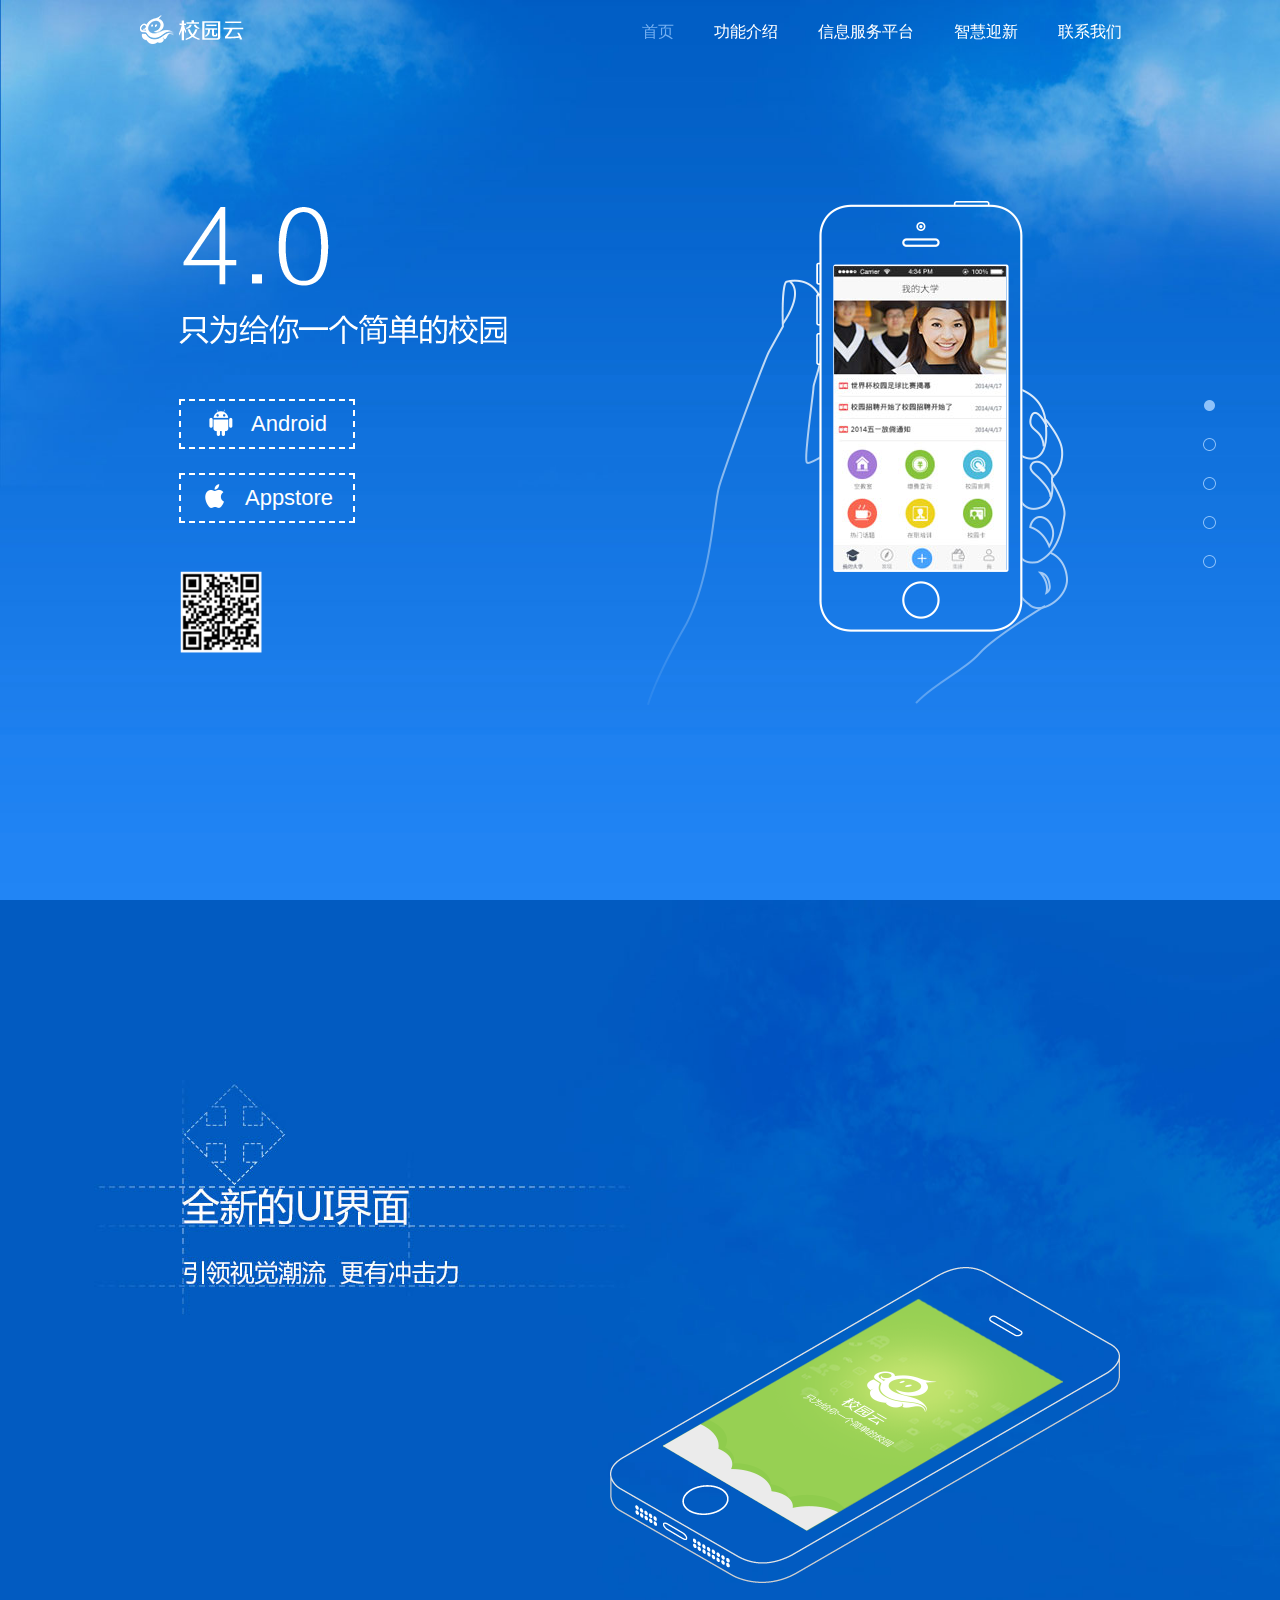
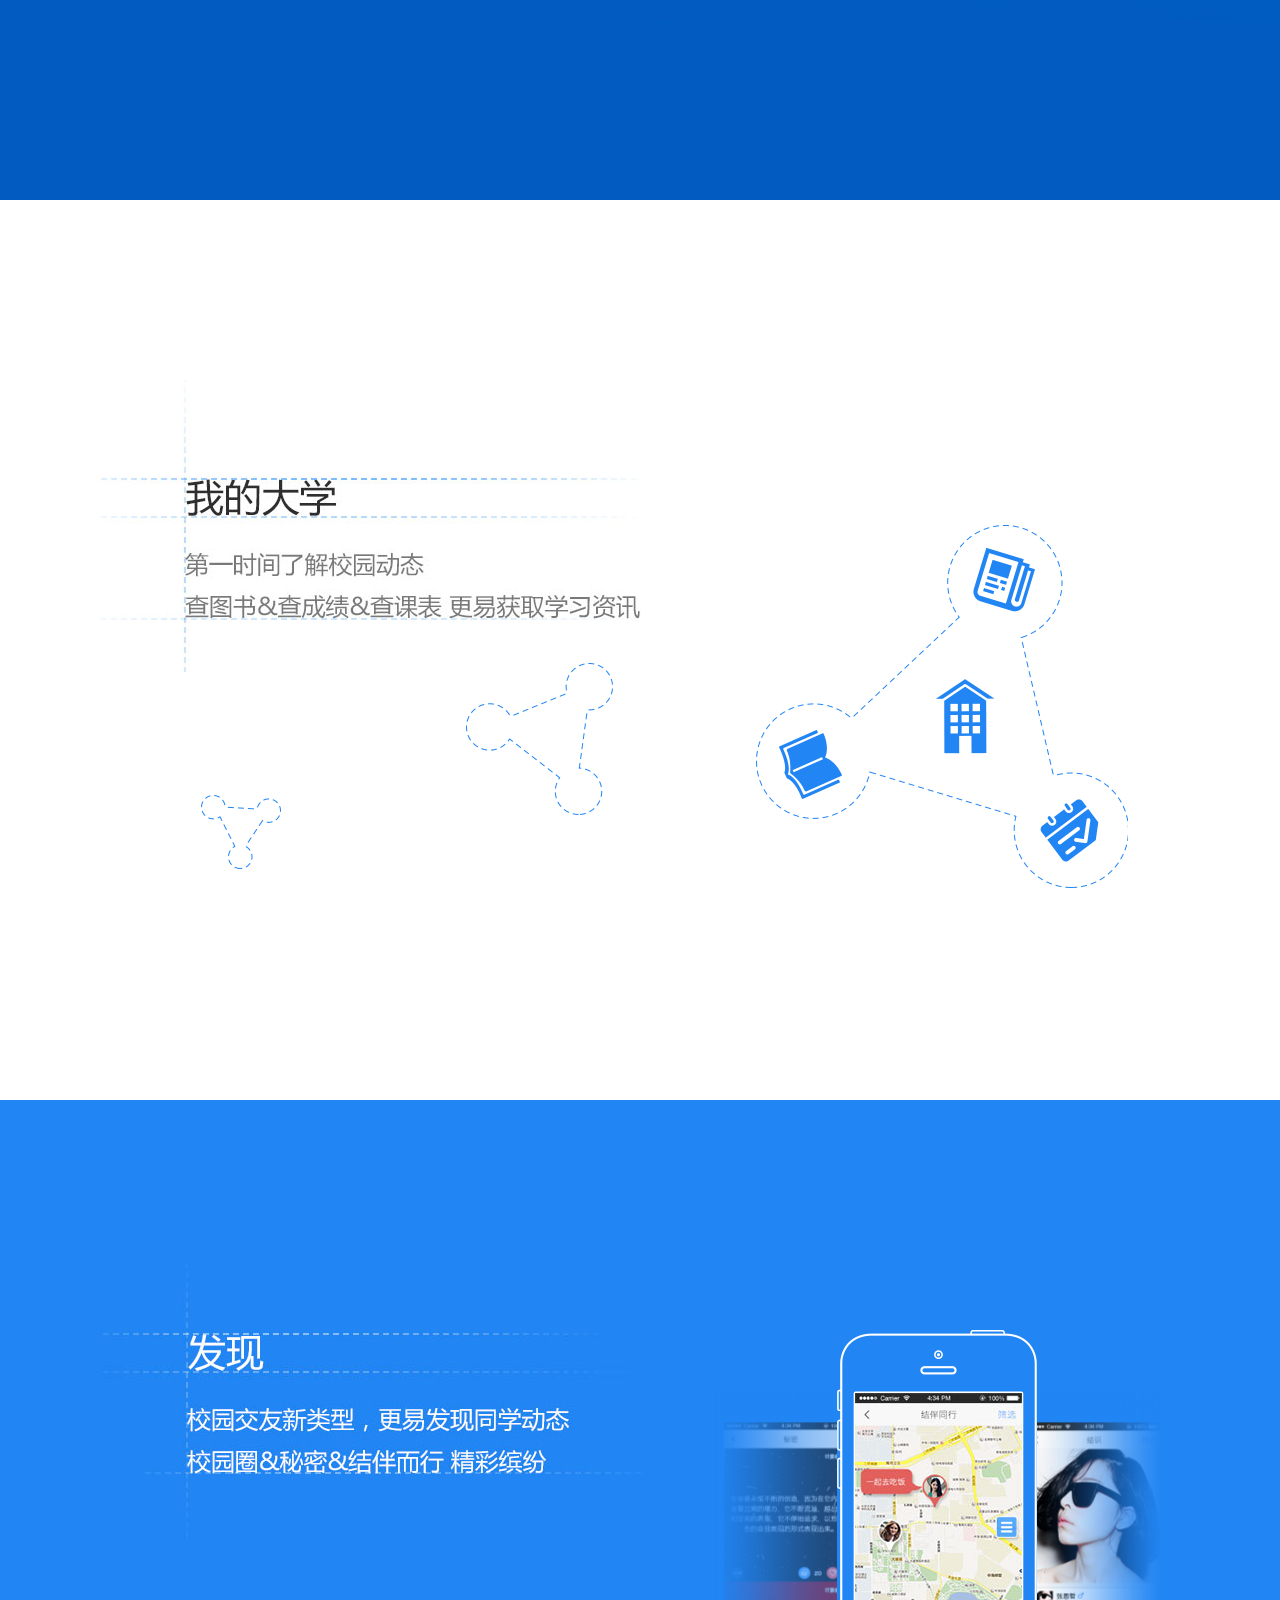
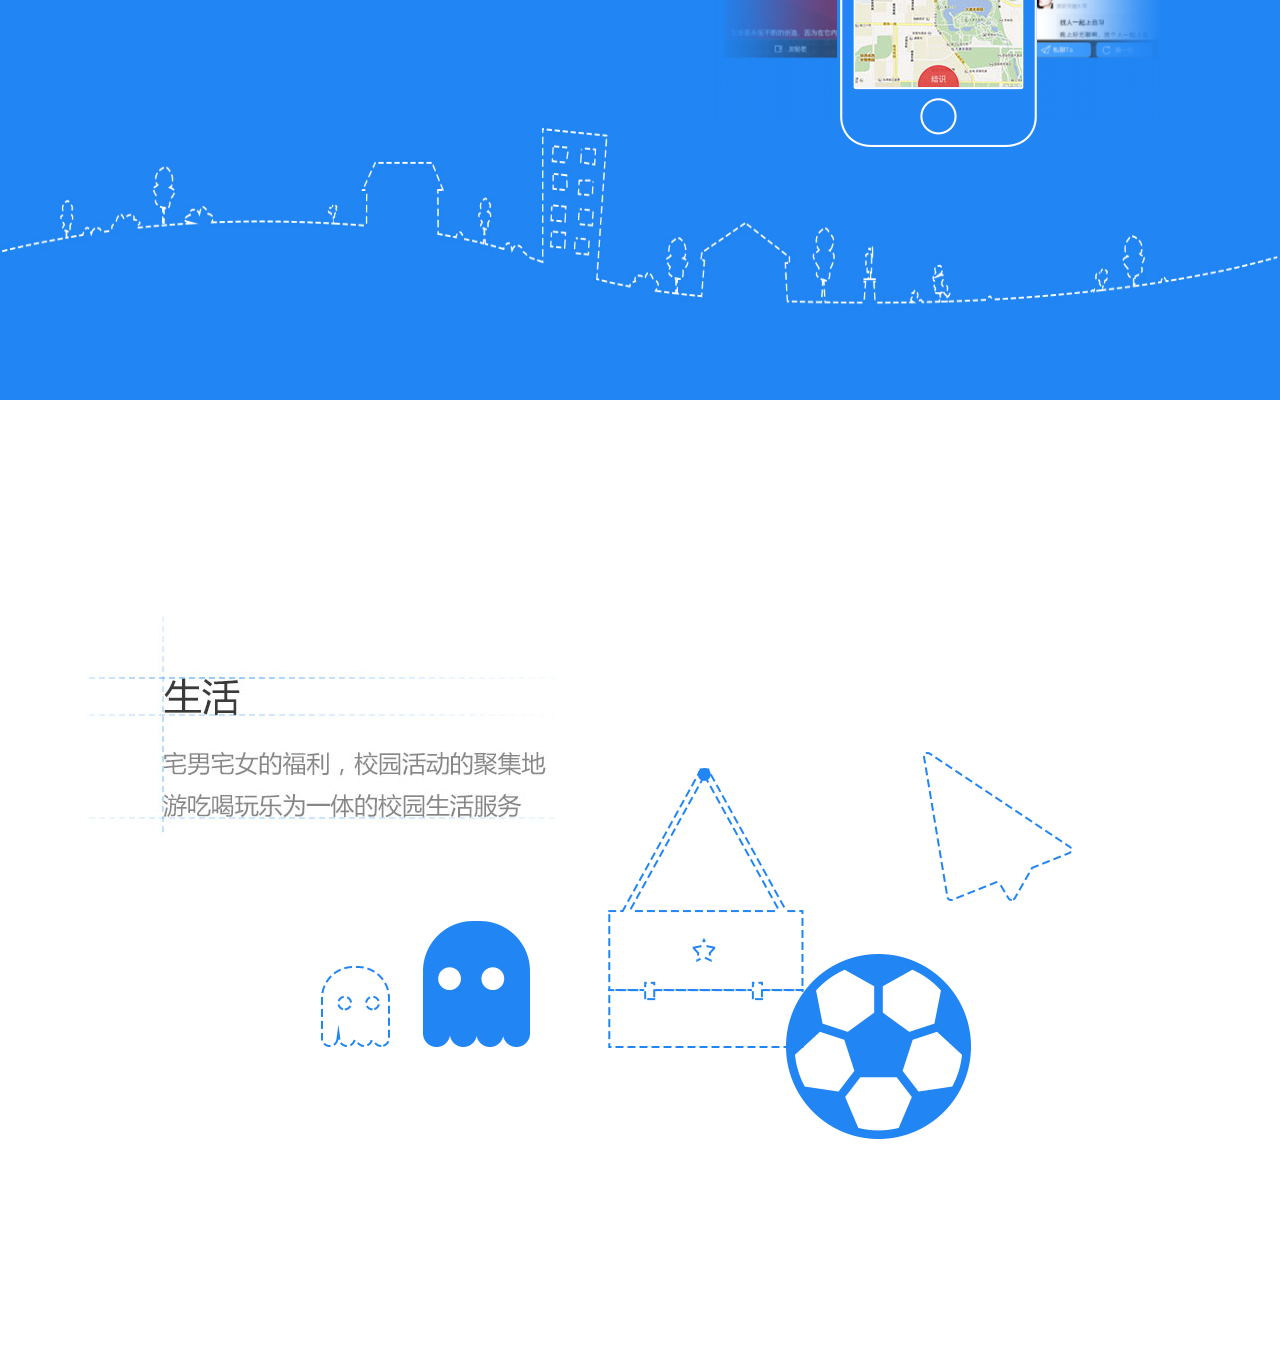
==== view/index.html @ 7c2aafbc "视觉确认" ====
<!DOCTYPE html>
<html>
<head lang="zh-cn">

    <!-- 基本配置信息 -->
    <meta http-equiv="Content-type" content="text/html; charset=utf-8">
    <meta name="viewport"
          content="width=device-width, initial-scale=1.0, maximum-scale=1.0, minimum-scale=1.0, user-scalable=0"/>
    <meta name="apple-mobile-web-app-capable" content="yes"/>
    <meta http-equiv="Pragma" content="no-cache"/>
    <meta http-equiv="X-UA-Compatible" content="IE=edge"/>
    <meta name="renderer" content="webkit">

    <!-- seo 优化部分 -->
    <meta name="title" content="校园云官网 天翼校园云"/>
    <meta name="keywords" content="校园云 皆知 大学 高校 微信 公众 服务 平台"/>
    <meta name="author" content="sherlock"/>
    <meta name="email" content="920825209@qq.com"/>
    <meta name="Description" content="校园云官网 天翼校园云"/>

    <!--标题-->
    <title>校园云官网 天翼校园云</title>
    <script type="text/javascript">


        function IsPC()
        {
            var userAgentInfo = navigator.userAgent;
            var Agents = new Array("Android", "iPhone", "SymbianOS", "Windows Phone", "iPad", "iPod");
            var flag = true;
            for (var v = 0; v < Agents.length; v++) {
                if (userAgentInfo.indexOf(Agents[v]) > 0) { flag = false; break; }
            }
            return flag;
        }


        if(!IsPC()){
            window.location.href = "mobile.html";
        }

    </script>

    <!--reset css  -->
    <link href="../static/css/template/normalize.css" rel="stylesheet" type="text/css"/>

    <!--animate css  -->
    <link href="../static/css/template/animate.css" rel="stylesheet" type="text/css"/>

    <!--common css  -->
    <link href="../static/css/template/template.css" rel="stylesheet" type="text/css"/>


    <!-- 小于ie9 的文件 -->
    <!--[if lt IE 9]>
    <script src="../static/js/ie9/html5shiv.min.js"></script>
    <![endif]-->



    <!-- seajs -->
    <script type="text/javascript" src="../static/js/sea-modules/seajs/2.3.0/dist/sea.js"></script>
    <script type="text/javascript" src="../static/js/sea-modules/seajs_config.js"></script>

    <!--index css  -->
    <link href="../static/css/service/index.css" rel="stylesheet" type="text/css"/>


</head>
<body>

<header id="xy-header" class="xy-header ">
    <nav class="xy-nav w1000">
        <a class="logo-base pull-left" href="javascript:void(0)">
            <img src="../static/images/logo.png" width="115" height="33"/>
        </a>

        <button class="xy-navbar-toggle collapsed" id="collapsedNav"  type="button" status="0">
            <span class="sr-only">导航切换</span>
            <span class="icon-bar"></span>
            <span class="icon-bar"></span>
            <span class="icon-bar"></span>
        </button>

        <ul class="xy-nav-main pull-right">
            <li class="active"><a href="javascript:void(0)">首页</a></li>
            <li class=""><a href="javascript:alert('敬请期待!');">功能介绍</a></li>
            <li class=""><a href="javascript:void(0)">信息服务平台</a></li>
            <li class=""><a href="javascript:void(0)">智慧迎新</a></li>
            <li class=""><a href="javascript:void(0)">联系我们</a></li>
        </ul>

    </nav>
</header>


<section>
<div class="xy-content">

<section class="xy-fixrelative" id="xy-fixrelative">

<!-- 首页 -->
<div class="xy-figure trans" id="figph0" style="height: 720px;">
    <div class="xy-inner clearfix w1000">
        <div class="">
            <div class="xy-center w1000" style="margin-top: -260px;">
                <div class="ib xy-inner-left pull-left">
                    <section class="xy-inner-message">
                        <h2>4.0 beta</h2>

                        <p>只为给你一个简单的校园</p>
                    </section>
                    <section class="xy-inner-btns">
                        <div>
                            <button class="xy-btn dashed" onclick="window.location.href='http://t.xy189.cn/twoDimenSign.action'"><i class="xy-icon android"></i>Android</button>
                        </div>
                        <div>
                            <button class="xy-btn dashed" onclick="window.location.href='https://itunes.apple.com/us/app/xiao-yuan-yun/id905913921?l=zh&ls=1&mt=8'"><i class="xy-icon ios"></i>Appstore</button>
                        </div>
                    </section>

                    <div>
                        <img src="../static/images/2code.png" width="85" height="85"/>
                    </div>
                </div>
                <div class="ib xy-inner-left pull-right">
                    <div class="an-slideTop backface an-util-forwards">
                        <div class="xy-hand ">
                            <img class="xy-hand-info " src="../static/images/first-phone01.jpg"/>
                        </div>
                    </div>
                </div>

            </div>
        </div>
    </div>
    <div class="xy-bg">
        <img id="bg01" src="../static/images/bg1.jpg" alt="1">
    </div>
</div>

<!--UI-->
<div class="xy-figure" id="figph1" style="">

    <div class="xy-inner clearfix w1000">
        <div class="">
            <div class="xy-center w1000" style="margin-top: -270px;">
                <div class="ib xy-inner-left pull-left">
                    <section class="xy-ui-text">
                        <h2>全新的UI 界面</h2>

                        <p>引领视觉潮流 更有冲击力</p>
                    </section>
                </div>
                <div class="ib xy-inner-left pull-right">
                    <div class="xy-iphone-02">
                        <div>
                            <img class="xy-ip-bg-01 " style="" src="../static/images/ip-02-01.png"/>
                            <img class="xy-ip-bg-02 backface an-thiAni an-util-forwards" style=""
                                 src="../static/images/ip-02-02.png"/>
                            <img class="xy-ip-bg-03 backface an-slidepop an-util-forwards" style=""
                                 src="../static/images/ip-02-03.png"/>
                        </div>


                    </div>
                </div>

            </div>
        </div>
    </div>

    <div class="xy-bg">
        <img id="bg02" src="../static/images/bg2.jpg" alt="1">
    </div>

</div>

<!--我的大学-->
<div class="xy-figure" id="figph2" style="">

    <div class="xy-inner clearfix w1000">
        <div class="">
            <div class="xy-center w1000" style="margin-top: -270px;">
                <div class="ib xy-inner-left pull-left">
                    <section class="xy-my-school">
                        <h2>我的大学</h2>

                        <p>第一时间了解校园动态
                            查图书&查成绩&查课表 更易获取学习资讯</p>
                    </section>
                </div>
                <div class="clearfix">
                    <section>
                        <div class="xy-rotation-div first">
                            <span class="rollin delay01 ib xy-my-school-small xy-my-school-rotation-img"></span>
                            <!--<span class="   xy-my-school-small xy-my-school-rotation-img"></span>-->
                        </div>

                        <div class="xy-rotation-div second">
                            <span class=" rollin delay02  ib xy-my-school-middle xy-my-school-rotation-img"></span>
                            <!--<span class="  ib xy-my-school-middle xy-my-school-rotation-img"></span>-->
                        </div>


                        <div class="xy-rotation-div third">
                            <span class="  rollin delay03   ib xy-my-school-big xy-my-school-rotation-img">
                                <i class=" an-amplify  ib xy-my-school-rotation-img xy-rotation-bag"></i>
                                <i class=" an-amplify  ib xy-my-school-rotation-img xy-rotation-book"></i>
                                <i class=" an-amplify  ib xy-my-school-rotation-img xy-rotation-video"></i>
                                <i class=" an-amplify  ib xy-my-school-rotation-img xy-rotation-house"></i>
                            </span>
                        </div>

                    </section>

                </div>

            </div>
        </div>
    </div>


    <div class="xy-bg bg-default">
        <!--<img id="bg03" src="../static/images/bg3.jpg" alt="1">-->
    </div>

</div>

<!--发现-->
<div class="xy-figure" id="figph3" style="height: 720px;">

    <div class="xy-inner clearfix w1000">
        <div class="">
            <div class="xy-center w1000" style="margin-top: -270px;">
                <div class="ib xy-inner-left pull-left">
                    <section class="xy-discover">
                        <h2>发现</h2>

                        <p>校园交友新类型
                            校园圈&秘密&结伴而行 精彩纷呈</p>
                    </section>
                </div>
                <div class="ib xy-inner-left pull-right" style="margin-right: 31px;">

                    <section class="xy-discover-transform">

                        <span class="xy-iphone5c ib"></span>
                        <span class="xy-left-zhe ib"></span>
                        <span class="xy-right-zhe ib"></span>

                        <span class="ib   an-right-slide an-util-forwards backface xy-bg-03-01"></span>
                        <span class=" an-left-slide an-util-forwards backface ib xy-bg-03-02 xy-scale"></span>
                        <span class="ib  an-end-slide an-util-forwards backface xy-bg-03-03 xy-scale"></span>

                    </section>
                </div>

            </div>
        </div>
    </div>


    <div class="xy-bg">
        <img id="bg04" src="../static/images/bg3.jpg" alt="1">
    </div>

</div>

<!--生活-->
<div class="xy-figure" id="figph4" style="height: 720px;">


    <div class="xy-inner clearfix w1000">
        <div class="">
            <div class="xy-center w1000" style="margin-top: -275px;">
                <div class=" xy-inner-left " style="width: 100%; margin-top: 40px">
                    <section class="xy-life-title">
                        <h2>生活</h2>

                        <p>宅男宅女的福利
                            校园活动聚集地</p>
                    </section>
                    <section class="xy-life-content">


                        <span class="an-zoomIn ib xy-life-item xy-life-small-dou"></span>
                        <span class="an-zoomIn-02 ib xy-life-item xy-life-big-dou"></span>
                        <span class="an-zoomIn ib xy-life-item xy-life-bag"></span>


                        <span class="an-zoomIn-02 ib xy-life-item xy-life-ball"></span>
                        <span class="an-zoomIn ib xy-life-item xy-life-air"></span>


                    </section>

                </div>
                <div class="ib xy-inner-left pull-right">

                </div>

            </div>
        </div>
    </div>


    <div class="xy-bg bg-default">
        <!--<img id="bg03" src="../static/images/bg3.jpg" alt="1">-->
    </div>
</div>




</section>


<!--圆点滑动-->
<div class="xy-dot-main" id="xy-dot-main">
    <ul id="xy-dot" class="xy-dot">
        <li tabid="0" class="active"><i class="ib xy-dot-icon"></i></li>
        <li tabid="1" class=""><i class="ib xy-dot-icon"></i></li>
        <li tabid="2" class=""><i class="ib xy-dot-icon"></i></li>
        <li tabid="3" class=""><i class="ib xy-dot-icon"></i></li>
        <li tabid="4"><i class="ib xy-dot-icon"></i></li>
    </ul>
</div>

</div>

</section>



<footer>

    <form action="/" method="post" onsubmit="">
        <section class="text-center">
            <h1 class="text-center">联系我们&emsp;&emsp;Contact us</h1>
            <div class="form-group">
                <input type="text"  class="input input-lg input-default"  placeholder="合作联系"  name="contact" required/>
            </div>

            <div class="form-group">
                <input type="text"  class="input input-lg input-default" placeholder="邮箱"  name="email" required/>
            </div>

            <div class="form-group">
                <input type="text"  class="input input-lg input-default" placeholder="电话"  name="mobile"  required />
            </div>

            <div>

                <button class="btn btn-default btn-lg" type="submit">联系我们
                    <!--<i class="ib air-plan footer-icon"></i>-->
                </button>

            </div>
        </section>


        <section class="footer-bottom">
            <div class="pull-left">
                <span>微博咨询</span>
                <span>技术支持微信</span>
            </div>
            <div class="pull-right">
                <a class="ib footer-icon share"></a>
                <a class="ib footer-icon txweibo"></a>
                <a class="ib footer-icon weibo"></a>
                <a class="ib footer-icon renren"></a>
            </div>
        </section>
    </form>


</footer>



</body>

<script type="text/javascript">
    seajs.use("template/template", function () {
        seajs.use("service/index");
    });
</script>
</html>
---- static/css/template/template.css ----
/**
 * @description 公共部分的CSS
 * @author   sherlock
 * @time     1：20
 */

html, body {
    width: 100%;

    /** 设置最小宽度 **/
    min-width: 1003px;
    overflow: hidden;

    /** 字体类型 **/
    font-family: "microsoft yahei", "宋体", Tahoma, Verdana, Arial, Helvetica, sans-serif;
    /** 字体大小 **/
    font-size: 100%;
    /** 字体颜色 **/
    color: #333;
}

ul li{
    margin: 0;
    padding: 0;
    list-style: none;
}

a{
    /** 字体颜色 **/
    color: #333;
    text-decoration: none;
}
a:hover{
    text-decoration: none;
}




/* 默认色 */
header.xy-header{

    /** 固定头部 **/
    position: fixed;
    top: 0px;
    width: 100%;
    z-index : 10001;
    transition: background 1.5s ease;
    height: 60px;


}

/** 反色 **/
header.xy-header.inverse{
    background: #0b6bd5;
    color: #ffffff;
}


/**
 * 导航
 */
nav.xy-nav {
   height: inherit;
    margin: 0 auto;
}


/* logo图片 */
.xy-nav .logo-base {
    display: block;
    position: relative;
    top: 14px;
    cursor: pointer;
}


/* 导航内容 */
.xy-nav .xy-nav-main{
    overflow: hidden;
    line-height: 22px;
}

.xy-nav .xy-nav-main > li{
    float: left;
    padding: 5px 10px;
    margin: 0 10px;
}
.xy-nav .xy-nav-main  >li >a{
    display: block;
    color: #ffffff;
    cursor: pointer;
    font-size: 16px;
}



.xy-nav .xy-nav-main  li>a:hover{
    color: #b5d5f8;
}
.xy-nav .xy-nav-main  li.active > a{
    color: #75b0f1;
}



/**
 * 常用工具类
 */

.text-center{
    text-align: center;
}
.ib {
    /** ie8+ **/
    display: inline-block;
}

.pull-right {
    float: right;
}

.pull-left {
    float: left;
}

.clearfix {
    clear: both;
}
.w1000{
    width: 1003px;
}



/** 按钮大小 **/
.btn{
    line-height: 1.628;
    text-align: center;
    border-radius: 5px;

    outline: none;
    border: 0 none;
}

.btn-lg{
    padding: 11px 0;
    width: 462px;
    font-size: 21px;

}

.btn-default{
    background: #ffffff;
    color: #2185f3;
}

.air-plan{

}

/** 文本框大小 **/
.input{
    line-height: 1.428;
    text-align: left;

}

.input-lg{
    padding:13px 0 ;
    width: 430px;
    padding-left: 30px;
    margin-bottom: 20px;

}

.input-default{
    border: 1px solid white;
    border-radius: 5px;
    background: none;
    color: white;
    margin-bottom: 20px;
}

.input-default::-webkit-input-placeholder {
    color:    white;
}
.input-default:-moz-placeholder {
    color:    white;
}


/** footer **/
footer{
    background: #2185f3;
    padding-top: 65px;
    padding-bottom: 25px;
}
footer h1{
    font-size: 26px;
    color: white;
    font-weight: normal;
    margin-bottom: 65px;
}

.footer-icon{
    background-image: url("../../images/footer-icon-.png");
    width: 32px;
    height: 32px;
}

.air-plan{
    background-position:  0 0;
    position: relative;
    top: 8px;
    margin-left: 13px;
}

.share{
    background-position: -32px 0;
}

.txweibo{
    background-position: -64px 0;
}

.renren{
    background-position: -96px 0;
}

.weibo{
    background-position: -32px 0;
}

.footer-bottom{
    border-top: 1px solid white;
    margin-top: 46px;
    padding-top: 15px;
    padding-bottom: 25px;
    padding-left: 5px;
    padding-right: 5px;
}

.footer-bottom span{
    color: white;
    margin-right: 15px;
}
---- static/css/service/index.css ----
/**
 * @description 首页css
 * @author   sherlock
 * @time     1：20
 */








.xy-content{
    width: 100%;
    height: 100%;
}

.xy-content .xy-fixrelative{
    position: absolute;
    left: 0;
    top: 0;
    width: 100%;


    -webkit-transition: -webkit-transform 1s ease;
    -moz-transition: -moz-transform 1s ease;
    -o-transition: -o-transform 1s ease;
    transition: transform 1s ease;
}


.xy-fixrelative .xy-figure {
    position: relative;
    width: 100%;
    height: 100%;
    background-repeat: no-repeat;
    background-position: top center;
    z-index: 1000;
}

.xy-figure .xy-bg{
    position: absolute;
    left: 0;
    top: 0;
    width: 100%;
    height: 100%;
    font-size: 0;
    line-height: 0;
    z-index: -1;
}
.xy-figure .xy-bg.bg-default{
    background: #ffffff;
}

.xy-figure .xy-bg img {
    width: 100%;
    height: 100%;
    min-width: 1003px;
}



/**
 * 圆点滑动
 */

/** 右测居中 **/
.xy-dot-main{
    position: fixed;
    right: 0;
    top: 50%;
    width: 225px;
    height: 156px;
    margin-top: -78px;
    z-index: 9000;

}
.xy-dot{
    float: right;
    width: 125px;
    padding-right: 45px;
}


/** ie8 存在兼容性问题 查询解决 **/
/*.xy-dot li:after{*/
    /*content: '';*/
    /*background: transparent url("../../images/dot.png") no-repeat;*/
    /*width: 15px;*/
    /*height: 15px;*/
    /*display: inline-block;*/
    /*margin-left: 10px;*/
    /*background-position: -45px  -15px;*/

/*}*/


.xy-dot li > .xy-dot-icon{
    background: transparent url("../../images/dot.png") no-repeat;
    width: 15px;
    height: 15px;
    display: inline-block;
    margin-left: 10px;
    background-position: -45px  -15px;
}

.xy-dot li.active > .xy-dot-icon{
    background-position: -30px  -15px;
}

/*.xy-dot.inverse li:after{*/
    /*content: '';*/
    /*background: transparent url("../../images/dot.png") no-repeat;*/
    /*width: 15px;*/
    /*height: 15px;*/
    /*display: inline-block;*/
    /*margin-left: 10px;*/
    /*background-position: -45px  0;*/
/*}*/

/*.xy-dot.inverse li.active:after{*/
    /*background-position:  -30px  0;*/
/*}*/
/*.xy-dot.inverse li {*/
    /*color: #0b6bd5;*/
/*}*/
/*.xy-dot li.active:after{*/
    /*background-position: -30px  -15px;*/
/*}*/

.xy-dot li{
    float: right;
    width: 100px;
    height: 39px;
    padding-right: 18px;
    cursor: pointer;
    font-size: 16px;
    color: #fff;
    line-height: 39px;
    text-align: right;
}



.xy-inner{
    margin: 0 auto;
    padding-top: 70px; /** 留出导航 **/
    height: inherit;
}
.xy-inner-rel{
    position: relative;
    height: inherit;
}
/** 第一张图片测试 **/
.xy-inner-message{
    background-image: url("../../images/version.png");
    background-repeat: no-repeat;
    width: 351px;
    height: 170px;
}
.xy-inner-message h2,.xy-inner-message p {
    width: 310px;
    height: 0;
    overflow: hidden;
    padding-top: 55px;
    font-size: 0;
    line-height: 0;
    text-indent: -9999px;
}
.xy-inner-left{
    margin-left: 40px;
    /*margin-top: 90px;*/
}
.xy-inner-btns{
    margin-top: 27px;
    margin-bottom: 35px;
}
.xy-btn{
    text-align: center;
    font-size: 22px;
    width: 176px;
    height: 50px;
    line-height: 42px;
    margin: 12px 0;
}
.xy-btn.dashed{
    background: none;
    color: #ffffff;
}
.xy-btn.dashed{
    border : 2px dashed #FFFFFF;

}
.xy-btn.dashed:hover{
    /*border : 3px dashed #1475e1;*/
    color: #1475e1;
    background: #ffffff;
}

.xy-icon{
    background-image: url("../../images/icon.png");
    width: 30px;
    height: 30px;
    display: inline-block;
    vertical-align: middle;
    position: relative;
    top: -2px;
    margin-right: 15px;
}

.xy-icon.ios{
    background-position:  0 0;
}
.xy-icon.android{
    background-position: -30px  0px;
}


.xy-btn.dashed:hover .xy-icon.android{
    background-position: -30px -30px;
}
.xy-btn.dashed:hover .xy-icon.ios{
    background-position:  0px -30px;
}


/** 手 **/
.xy-hand{
    background-image: url("../../images/iphone.png");
    width: 431px;
    height: 520px;
    margin-right : 70px;
    position: relative;

}
.xy-hand-info{
    position: absolute;
    top: 14.6%;
    right: 15.3%;
}
.xy-center{
    position: absolute;
    top: 50%;
}


/** 二号层文字 **/
.xy-ui-text{
    background: url("../../images/ui-text.jpg") no-repeat;
    width: 536px;
    height: 235px;
    position: relative;
    left: -85px; /** 图片进行hack **/
}

.xy-ui-text h2,.xy-ui-text p {
    height: 0;
    overflow: hidden;
    font-size: 0;
    line-height: 0;
    text-indent: -9999px;
}


/* 我的大学 */

.xy-my-school{
    background-image: url("../../images/my-school.jpg");
    width: 547px;
    height: 292px;
    position: relative;
    left: -85px; /** 图片进行hack **/
}

.xy-my-school h2,.xy-my-school p {
    height: 0;
    overflow: hidden;
    font-size: 0;
    line-height: 0;
    text-indent: -9999px;
}

.xy-my-school-rotation-img{
    background-image: url("../../images/rotation.png");
}

.xy-my-school-big{
    background-position:  0  0 ;
    width: 373px;
    height: 368px;
    position: relative;
}

.xy-my-school-middle{
    background-position:  -550px  0;
    width: 150px;
    height: 155px;


}

.xy-my-school-small{
    background-position:  -617px  -323px;
    width: 83px;
    height: 77px;
}


.xy-rotation-div{
    position: relative;
}

.xy-rotation-div > span{
    position: absolute;
    top: 0;
    left: 0;
}
.xy-rotation-div.first{
    position: relative;
    top: 120px;
    left: 60px;
}

.xy-rotation-div.second{
    top: -9px;
    position: relative;
    right: -325px;
}
.xy-rotation-div.third{
    position: relative;
    top: -148px;
    right: -616px;
}

.xy-rotation-video{
    background-position:  -373px -140px;
    width: 70px;
    height: 70px;
    position: absolute;
    bottom: 25px;
    right: 18px;
}
.xy-rotation-book{
    background-position:  -373px -70px;
    width: 70px;
    height: 70px;
    position: absolute;
    bottom: 92px;
    left: 24px;
}
.xy-rotation-bag{
    background-position:  -373px 0;
    width: 70px;
    height: 70px;

    position: absolute;
    top: 21px;
    right: 89px;
}
.xy-rotation-house{
    background-position:  -373px -210px;
    width: 70px;
    height: 83px;
    position: absolute;
    bottom: 133px;
    left: 176px;
}

/** 二号层手机 **/
.xy-iphone-02{
   background-image: url("../../images/iphone02.png");
   width: 510px;
   height: 316px;
   position: relative;
   right: 22px;

   bottom: 48px; /** 720 **/
}

.xy-ip-bg-01{
    position:absolute; top: 32px;  left: 52px;
    z-index: 5;
}

.xy-ip-bg-02{
    position:absolute; top: 32px;  left: 52px;
    z-index: 6;
}

.xy-ip-bg-03{
    position:absolute; top: 32px;  left: 52px;
    z-index: 7;
    opacity: 0;
}



/** 发现 **/
.xy-discover{
    background-image: url("../../images/discover.jpg");
    width: 549px;
    height: 280px;
    position: relative;
    left: -85px; /** 图片进行hack **/
    top: -20px;
}
.xy-discover h2,.xy-discover p {
    height: 0;
    overflow: hidden;
    font-size: 0;
    line-height: 0;
    text-indent: -9999px;
}




.xy-discover-transform{
    position: relative;
    top: 50px;
    right: 74px;
}
.xy-iphone5c{
    background-image: url("../../images/iphone5c.png");
    background-color: #2185f3;
    width: 200px;
    height: 417px;
    z-index: 10;
    position: relative;
}

.xy-scale{
    -webkit-transform: scale(0.8);
    -moz-transform: scale(0.8);
    -mz-transform: scale(0.8);
    -o-transform: scale(0.8);
    transform: scale(0.8);
}

.xy-left-zhe{
    background-image: url("../../images/lefr-zhe.png");
    width: 136px;
    height: 330px;

    position: absolute;
    left: -140px;
    top : 60px;

    z-index: 11;


}
.xy-right-zhe{
    background-image: url("../../images/right-zhe.png");
    width: 136px;
    height: 330px;

    position: absolute;
    right: -140px;
    top: 60px;
    /*background: red;*/
    z-index: 11;
}

.xy-bg-03-01{
    background-image: url("../../images/ip-03-01.jpg");
    width: 167px;
    height: 294px;
    position: absolute;
    top: 63px;
    left: 18px;
    z-index: 10;
}

.xy-bg-03-02{
    background-image: url("../../images/ip-03-02.jpg");
    width: 167px;
    height: 294px;

    position: absolute;
    top: 63px;
    left: -130px;
    z-index: 9;

    opacity: 0.6;
}

.xy-bg-03-03{
    background-image: url("../../images/ip-03-03.jpg");
    width: 167px;
    height: 294px;

    position: absolute;
    top: 63px;
    right: -140px;
    z-index: 9;
}


/** 生活 **/
.xy-life-title{
    background-image: url("../../images/life.jpg");
    width: 472px;
    height: 221px;

    position: absolute;
    left: -54px;
    /*top: 12px;*/
}

.xy-life-content{
position: absolute; width: 100%; top: 203px; height: 270px;
}
.xy-life-item{
    background-image: url("../../images/life-item.png");
}

.xy-life-small-dou{
    background-position:  0px 0px;
    width: 71px;
    height: 83px;

    position: absolute;
    bottom: 0px;
    left: 141px;
}
.xy-life-big-dou{
    background-position:  0 -83px;
    width: 109px;
    height: 128px;

   margin-left: 50px;
    margin-right: 100px;

    position: absolute;
    bottom: 0px;
    left: 193px;
}
.xy-life-ball{
    background-position: 0px -362px;
    width: 187px;
    height: 187px;
    position: absolute;
    right: 210px;
    bottom: -92px;

}

.xy-life-air{
    background-position: 0px -211px;
    width: 151px;
    height: 151px;
    position: absolute;
    bottom: 146px;
    right: 109px;

}


.xy-life-bag{
    background-position:  0px -549px;
    width: 196px;
    height: 280px;

    position: absolute;
    bottom: 0;
    left: 429px;
}


.xy-life-title h2, .xy-life-title p {
    height: 0;
    overflow: hidden;
    font-size: 0;
    line-height: 0;
    text-indent: -9999px;
}


.xy-navbar-toggle{
    display: none;
}




/** <1000 css **/

@media (max-width: 767px) {

    .w1000{
        width: 100%;
    }


    /** 导航切换按钮 **/
    .xy-navbar-toggle{
        position: relative;
        float: right;
        padding: 9px 10px;
        margin-top: 8px;
        margin-right: 15px;
        margin-bottom: 8px;
        background-color: transparent;
        background-image: none;
        border: 1px solid transparent;
        border-radius: 4px;


        border-color : #333;
        display: block;

    }
    .xy-navbar-toggle .icon-bar{
        background: #ffffff;
        display: block;
        width: 22px;
        height: 2px;
        border-radius: 1px;
    }
    .xy-navbar-toggle .icon-bar+.icon-bar{
        margin-top : 4px;
    }
    .xy-navbar-toggle .sr-only{
        display: none;
    }

    /** 导航**/
    .xy-nav-main{
        clear: both;
        width: 100%;
        display: none;
    }

    .xy-nav .xy-nav-main > li{
       clear: both;
       display: block;
        text-align: left;

        /** color **/
        border-bottom : 1px solid #ffffff;
        width: inherit;

    }

}
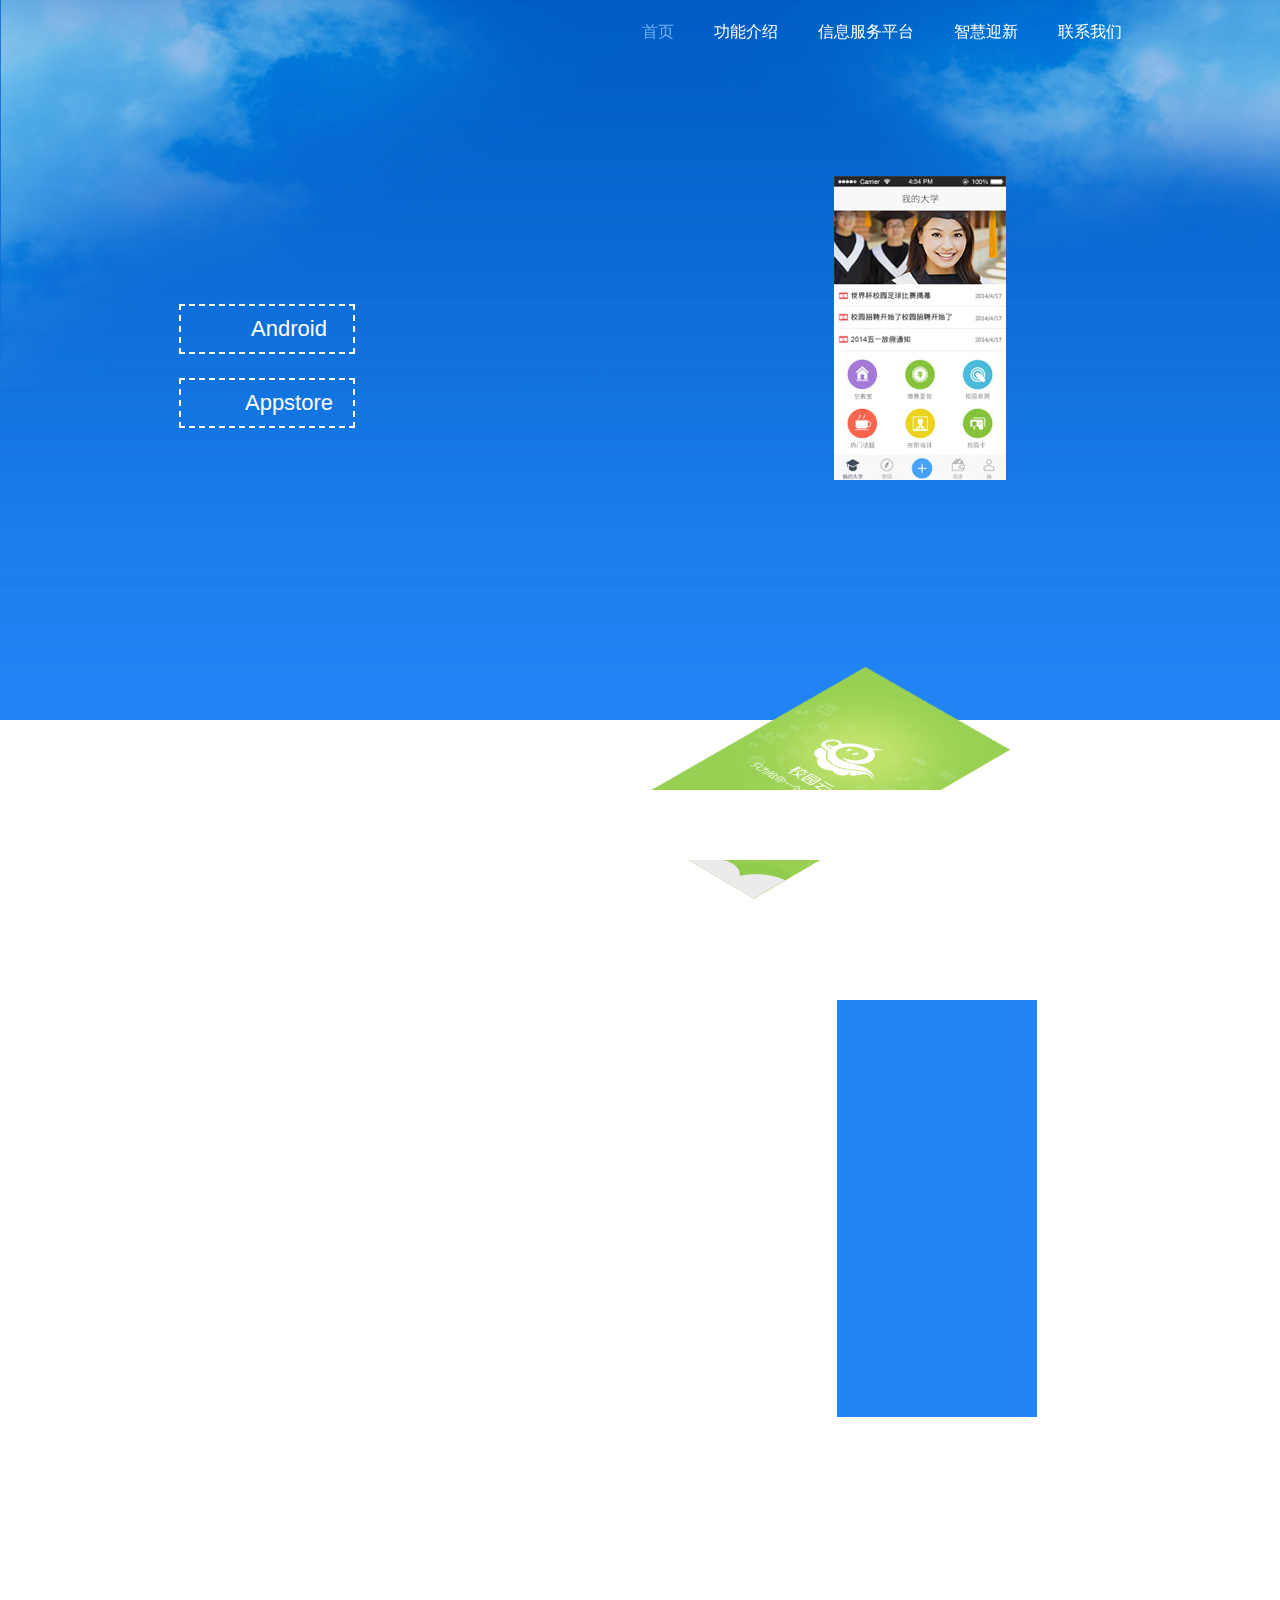
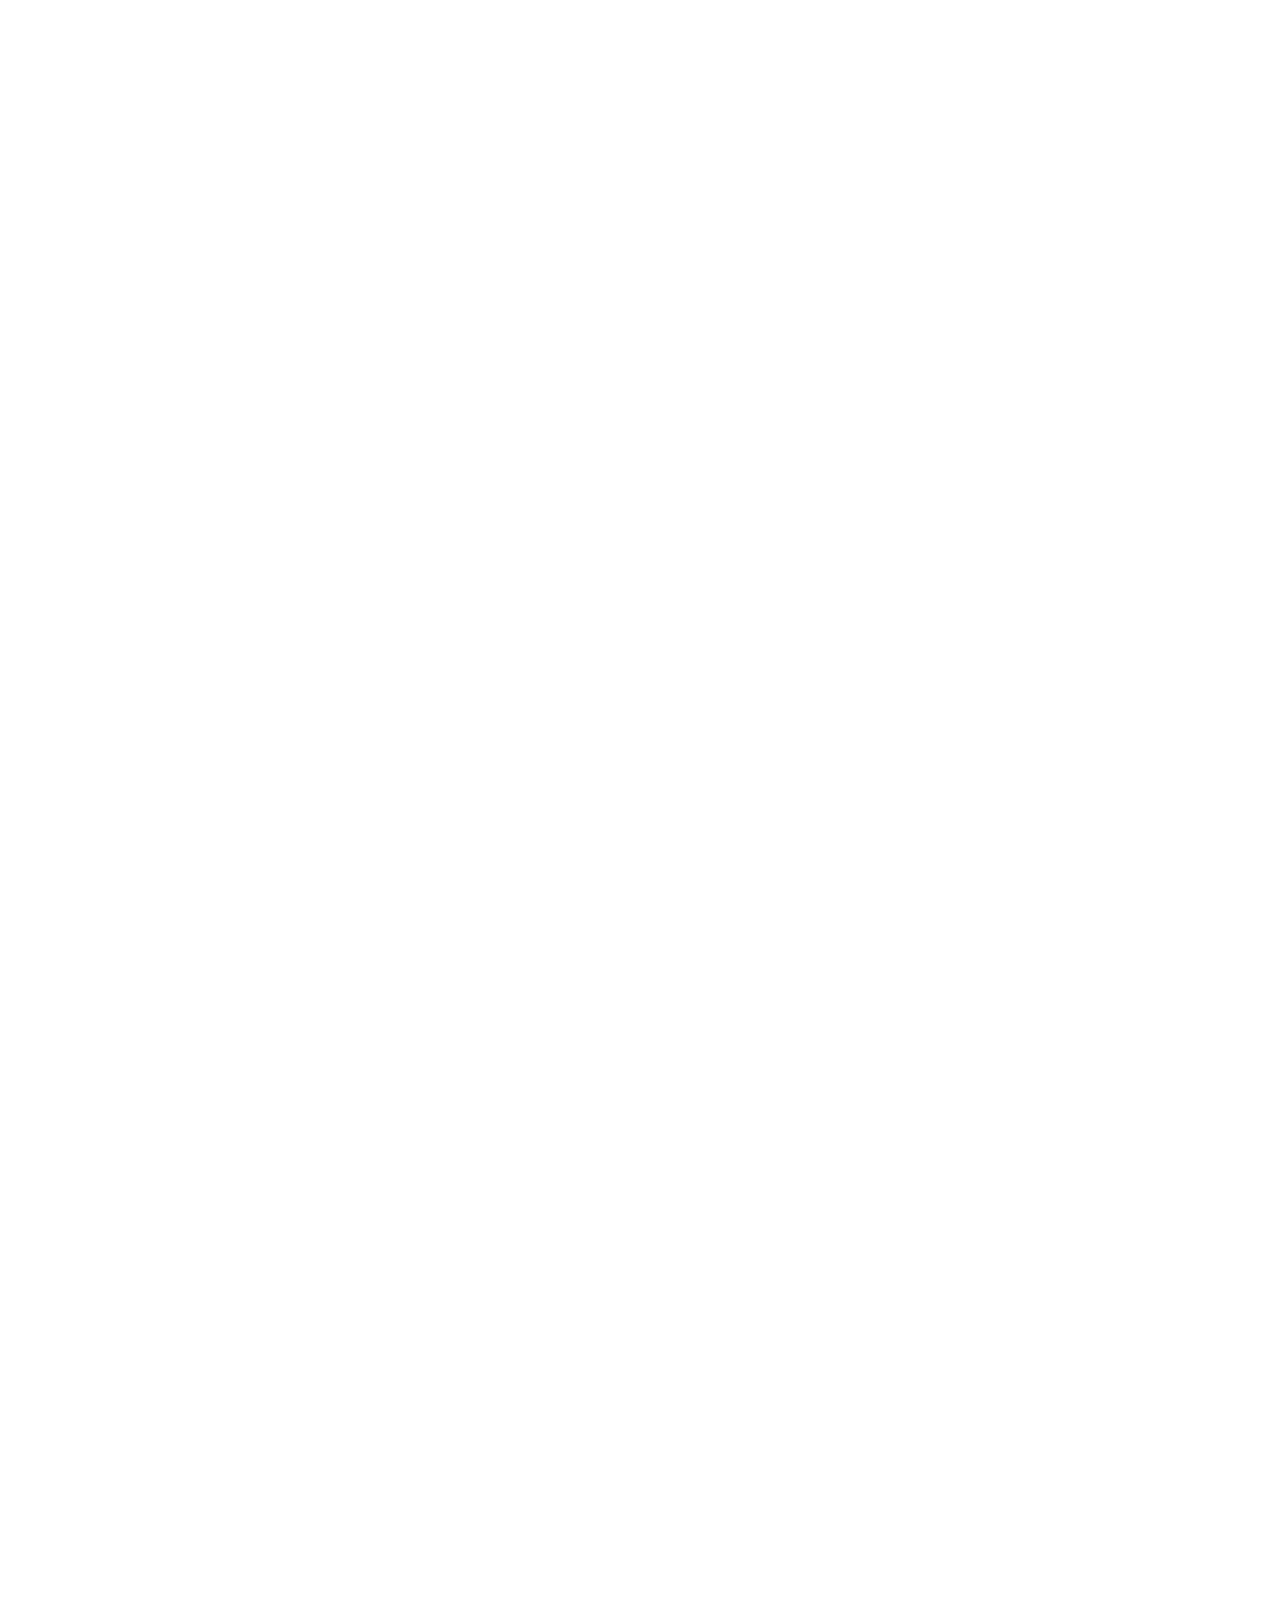
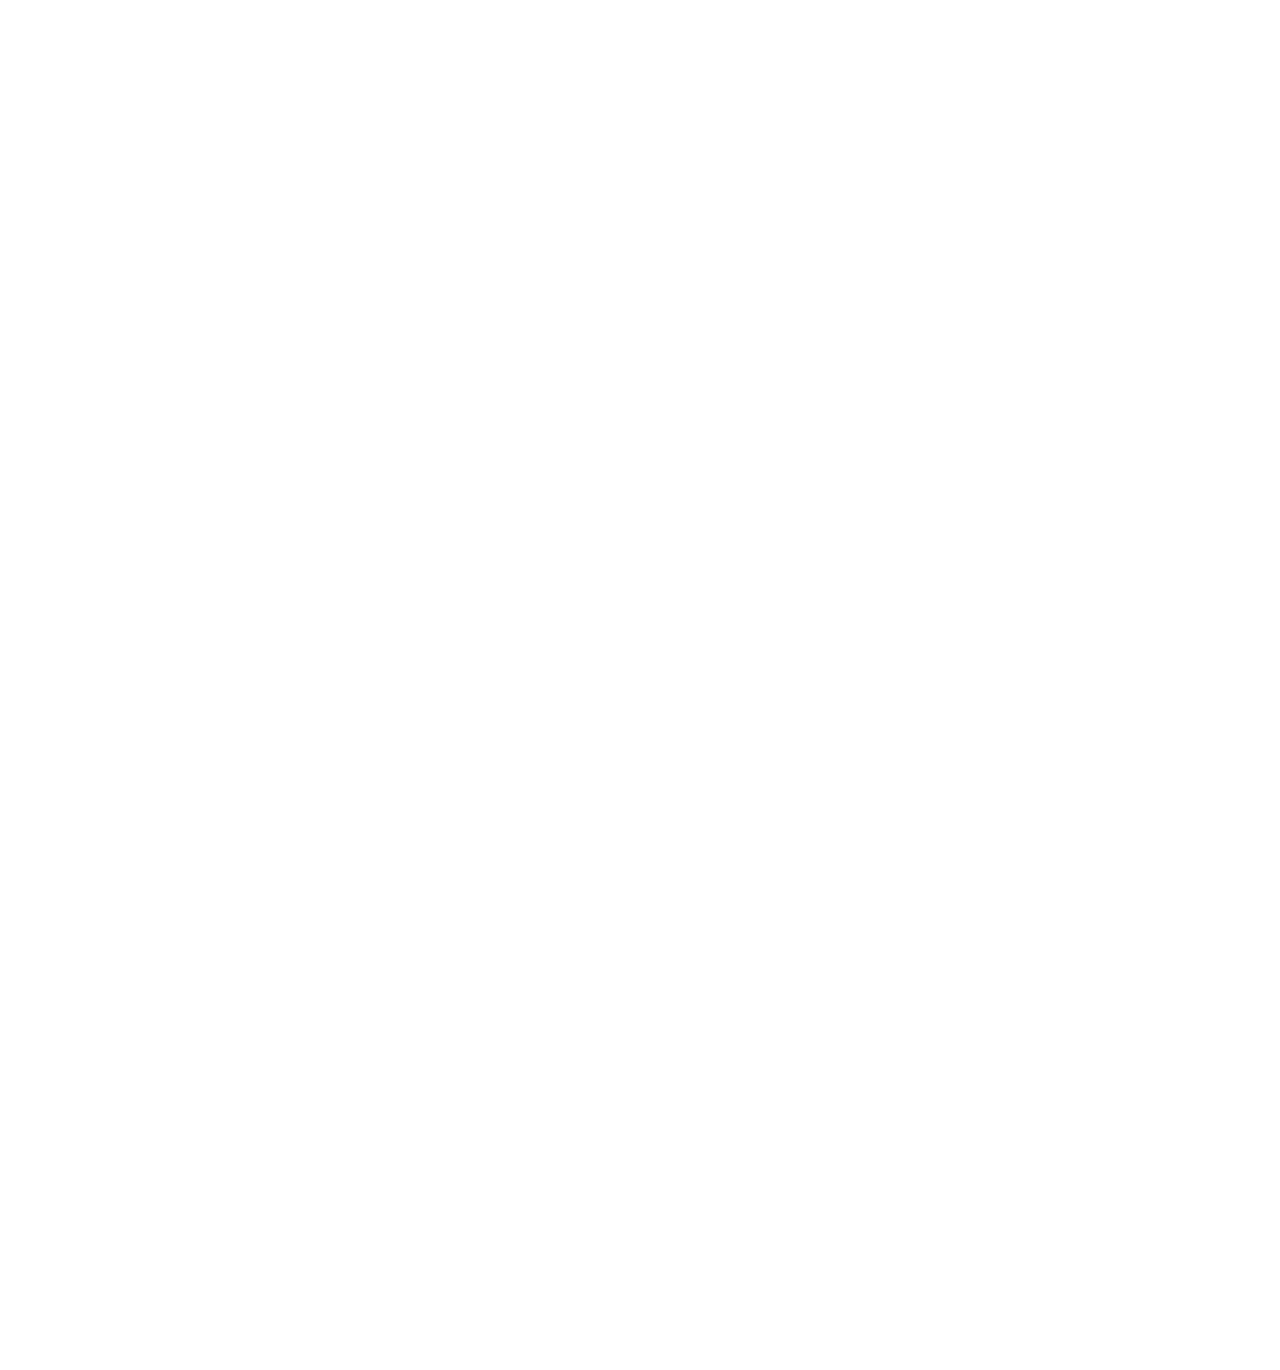
==== commit 7e1936dc: "官网修改" ====
--- a/view/index.html
+++ b/view/index.html
@@ -105,7 +105,7 @@
         <div class="">
             <div class="xy-center w1000" style="margin-top: -260px;">
                 <div class="ib xy-inner-left pull-left">
-                    <section class="xy-inner-message">
+                    <section class="xy-font xy-inner-message">
                         <h2>4.0 beta</h2>
 
                         <p>只为给你一个简单的校园</p>
@@ -146,7 +146,7 @@
         <div class="">
             <div class="xy-center w1000" style="margin-top: -270px;">
                 <div class="ib xy-inner-left pull-left">
-                    <section class="xy-ui-text">
+                    <section class="xy-ui-text xy-font">
                         <h2>全新的UI 界面</h2>
 
                         <p>引领视觉潮流 更有冲击力</p>
@@ -181,9 +181,9 @@
 
     <div class="xy-inner clearfix w1000">
         <div class="">
-            <div class="xy-center w1000" style="margin-top: -270px;">
+            <div class="xy-center w1000" style="margin-top: -220px;">
                 <div class="ib xy-inner-left pull-left">
-                    <section class="xy-my-school">
+                    <section class="xy-my-school xy-font">
                         <h2>我的大学</h2>
 
                         <p>第一时间了解校园动态
@@ -234,7 +234,7 @@
         <div class="">
             <div class="xy-center w1000" style="margin-top: -270px;">
                 <div class="ib xy-inner-left pull-left">
-                    <section class="xy-discover">
+                    <section class="xy-font xy-discover">
                         <h2>发现</h2>
 
                         <p>校园交友新类型
@@ -275,7 +275,7 @@
         <div class="">
             <div class="xy-center w1000" style="margin-top: -275px;">
                 <div class=" xy-inner-left " style="width: 100%; margin-top: 40px">
-                    <section class="xy-life-title">
+                    <section class="xy-font xy-life-title">
                         <h2>生活</h2>
 
                         <p>宅男宅女的福利
--- a/static/css/service/index.css
+++ b/static/css/service/index.css
@@ -7,7 +7,12 @@
 
 
 
-
+.xy-font{
+    background-image: url("../../images/font.png");
+    width: 478px;
+    height: 1223px;
+
+}
 
 
 
@@ -154,10 +159,9 @@
 }
 /** 第一张图片测试 **/
 .xy-inner-message{
-    background-image: url("../../images/version.png");
-    background-repeat: no-repeat;
-    width: 351px;
-    height: 170px;
+    background-position:  0 -39px;
+    width: 402px;
+    height: 165px;
 }
 .xy-inner-message h2,.xy-inner-message p {
     width: 310px;
@@ -247,9 +251,9 @@
 
 /** 二号层文字 **/
 .xy-ui-text{
-    background: url("../../images/ui-text.jpg") no-repeat;
-    width: 536px;
-    height: 235px;
+    background-position: -28px -204px;
+    width: 374px;
+    height: 242px;
     position: relative;
     left: -85px; /** 图片进行hack **/
 }
@@ -266,9 +270,9 @@
 /* 我的大学 */
 
 .xy-my-school{
-    background-image: url("../../images/my-school.jpg");
-    width: 547px;
-    height: 292px;
+   background-position: -28px -446px;
+    width: 440px;
+    height: 195px;
     position: relative;
     left: -85px; /** 图片进行hack **/
 }
@@ -359,23 +363,23 @@
     right: 89px;
 }
 .xy-rotation-house{
-    background-position:  -373px -210px;
-    width: 70px;
-    height: 83px;
-    position: absolute;
-    bottom: 133px;
-    left: 176px;
+    background-position:  -390px -213px;
+    width: 107px;
+    height: 76px;
+    position: absolute;
+    bottom: 131px;
+    left: 154px;
 }
 
 /** 二号层手机 **/
 .xy-iphone-02{
    background-image: url("../../images/iphone02.png");
    width: 510px;
-   height: 316px;
+   height: 315px;
    position: relative;
-   right: 22px;
-
-   bottom: 48px; /** 720 **/
+   right: 75px;
+
+   bottom: -150px; /** 720 **/
 }
 
 .xy-ip-bg-01{
@@ -398,9 +402,9 @@
 
 /** 发现 **/
 .xy-discover{
-    background-image: url("../../images/discover.jpg");
-    width: 549px;
-    height: 280px;
+    background-position: -28px -640px;
+    width: 400px;
+    height: 199px;
     position: relative;
     left: -85px; /** 图片进行hack **/
     top: -20px;
@@ -500,9 +504,9 @@
 
 /** 生活 **/
 .xy-life-title{
-    background-image: url("../../images/life.jpg");
-    width: 472px;
-    height: 221px;
+    background-position:  -28px -838px;
+    width: 389px;
+    height: 166px;
 
     position: absolute;
     left: -54px;
@@ -510,25 +514,25 @@
 }
 
 .xy-life-content{
-position: absolute; width: 100%; top: 203px; height: 270px;
+position: absolute; width: 100%; top: 152px; height: 270px;
 }
 .xy-life-item{
     background-image: url("../../images/life-item.png");
 }
 
 .xy-life-small-dou{
-    background-position:  0px 0px;
-    width: 71px;
-    height: 83px;
+    background-position:  0px -123px;
+    width: 86px;
+    height: 82px;
 
     position: absolute;
     bottom: 0px;
     left: 141px;
 }
 .xy-life-big-dou{
-    background-position:  0 -83px;
-    width: 109px;
-    height: 128px;
+    background-position:  0 0px;
+    width: 113px;
+    height: 123px;
 
    margin-left: 50px;
     margin-right: 100px;
@@ -538,19 +542,20 @@
     left: 193px;
 }
 .xy-life-ball{
-    background-position: 0px -362px;
-    width: 187px;
-    height: 187px;
-    position: absolute;
-    right: 210px;
-    bottom: -92px;
+    background-position: 0px -218px;
+    width: 182px;
+    height: 180px;
+
+    position: absolute;
+    right: 228px;
+    bottom: -75px;
 
 }
 
 .xy-life-air{
-    background-position: 0px -211px;
-    width: 151px;
-    height: 151px;
+    background-position: 0px -678px;
+    width: 150px;
+    height: 160px;
     position: absolute;
     bottom: 146px;
     right: 109px;
@@ -559,10 +564,9 @@
 
 
 .xy-life-bag{
-    background-position:  0px -549px;
-    width: 196px;
-    height: 280px;
-
+    background-position:  0px -397px;
+    width: 200px;
+    height: 282px;
     position: absolute;
     bottom: 0;
     left: 429px;
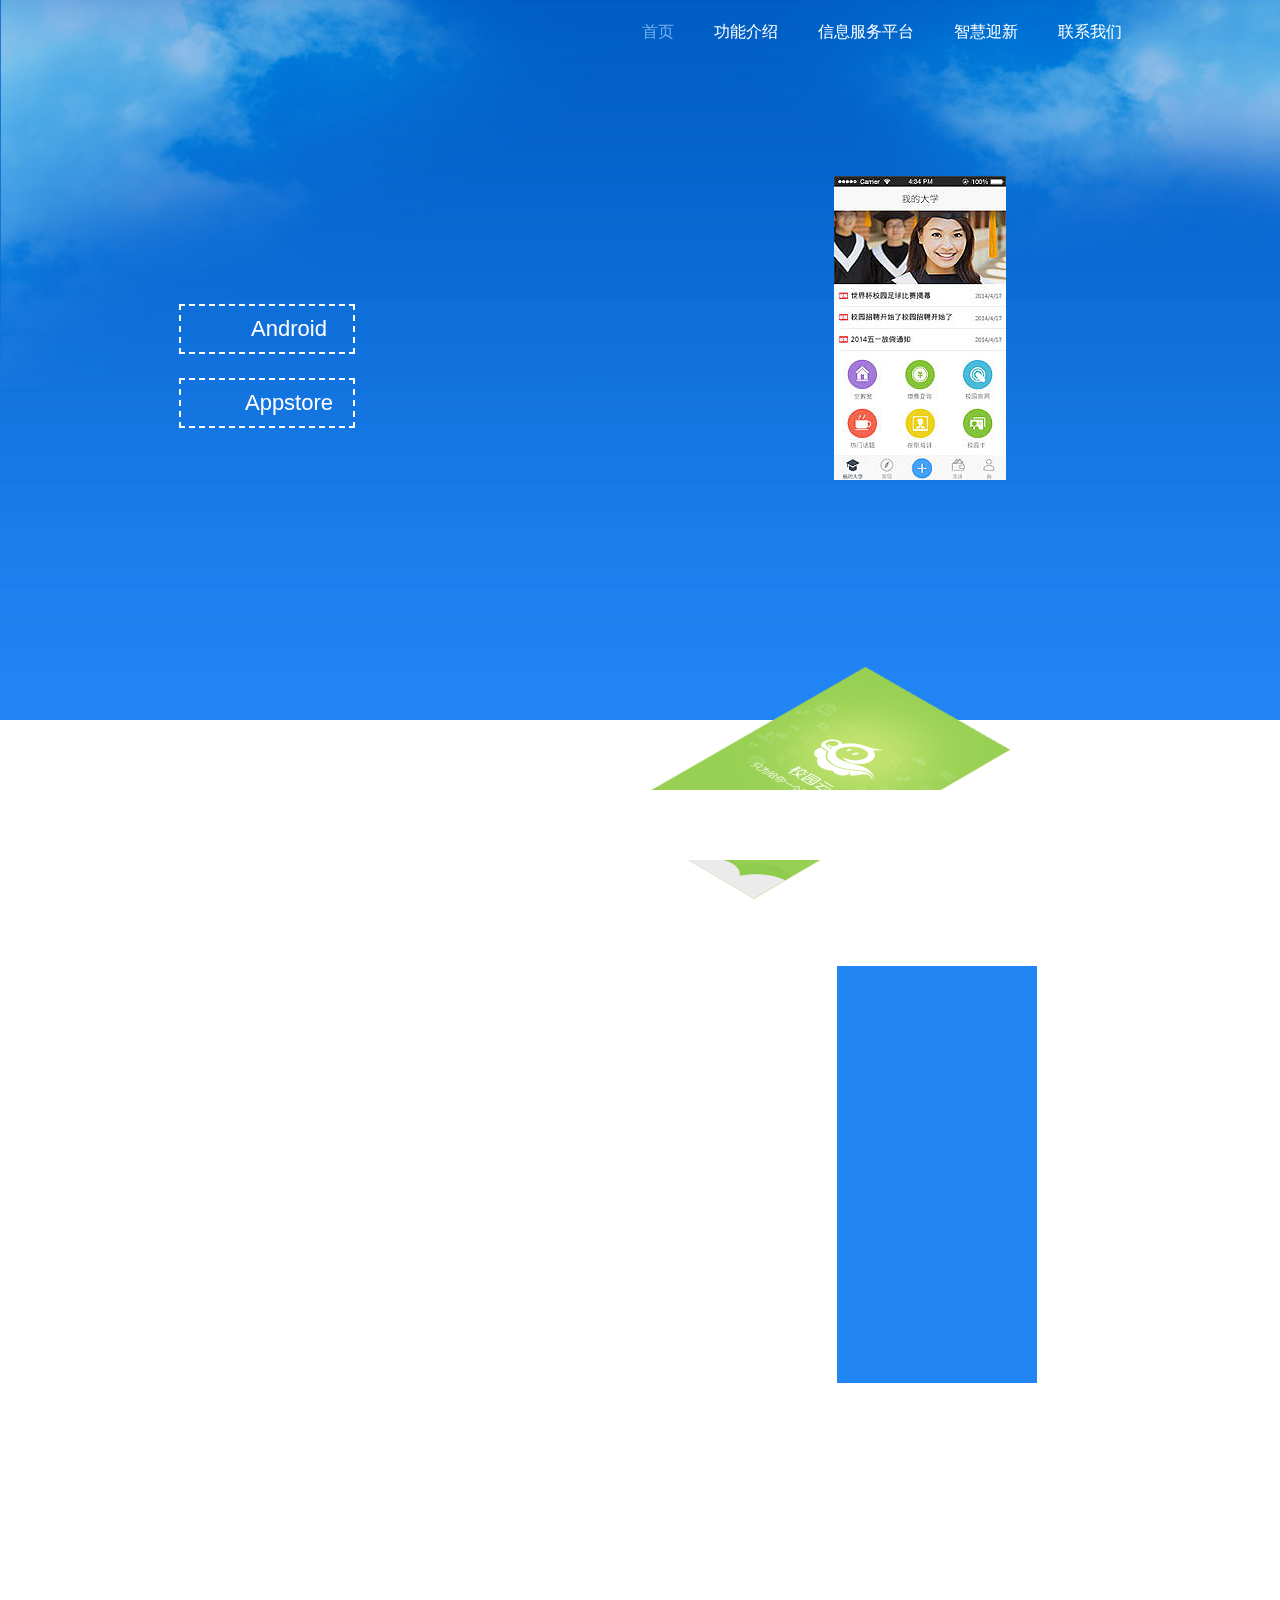
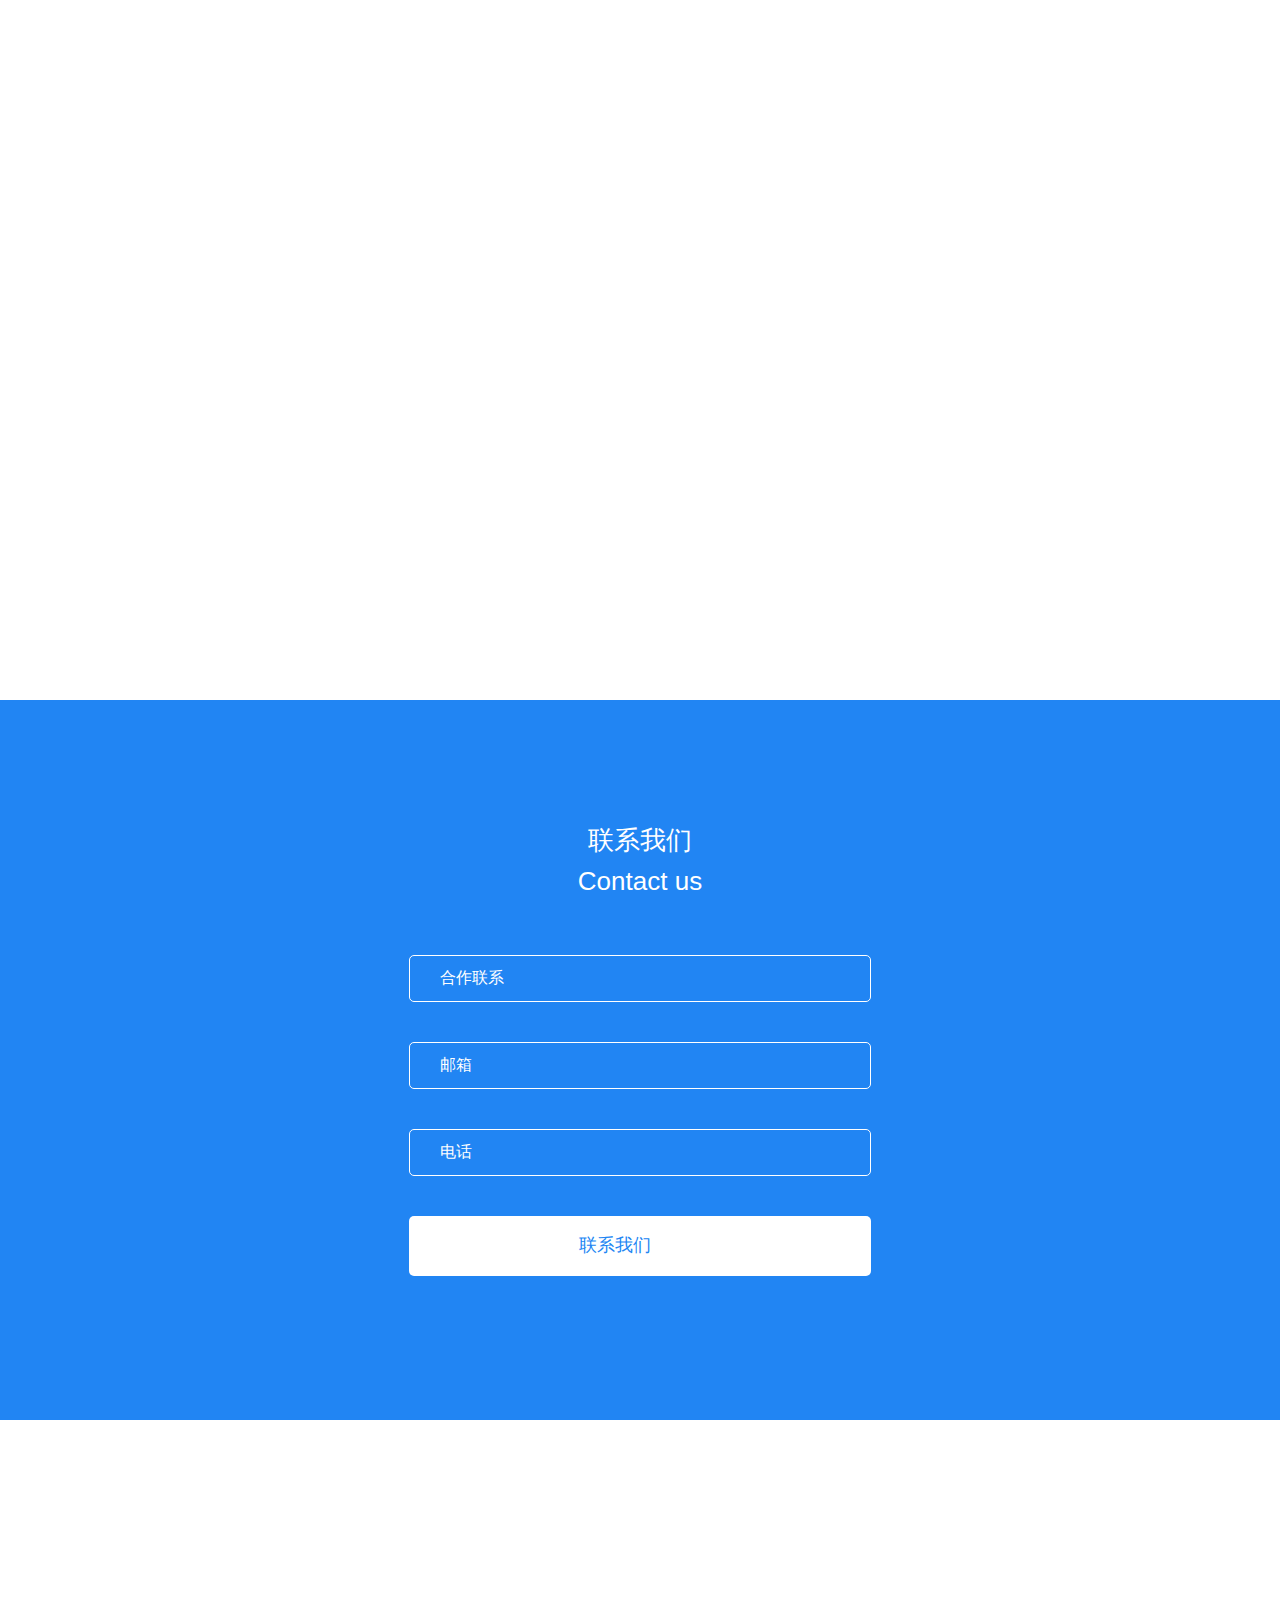
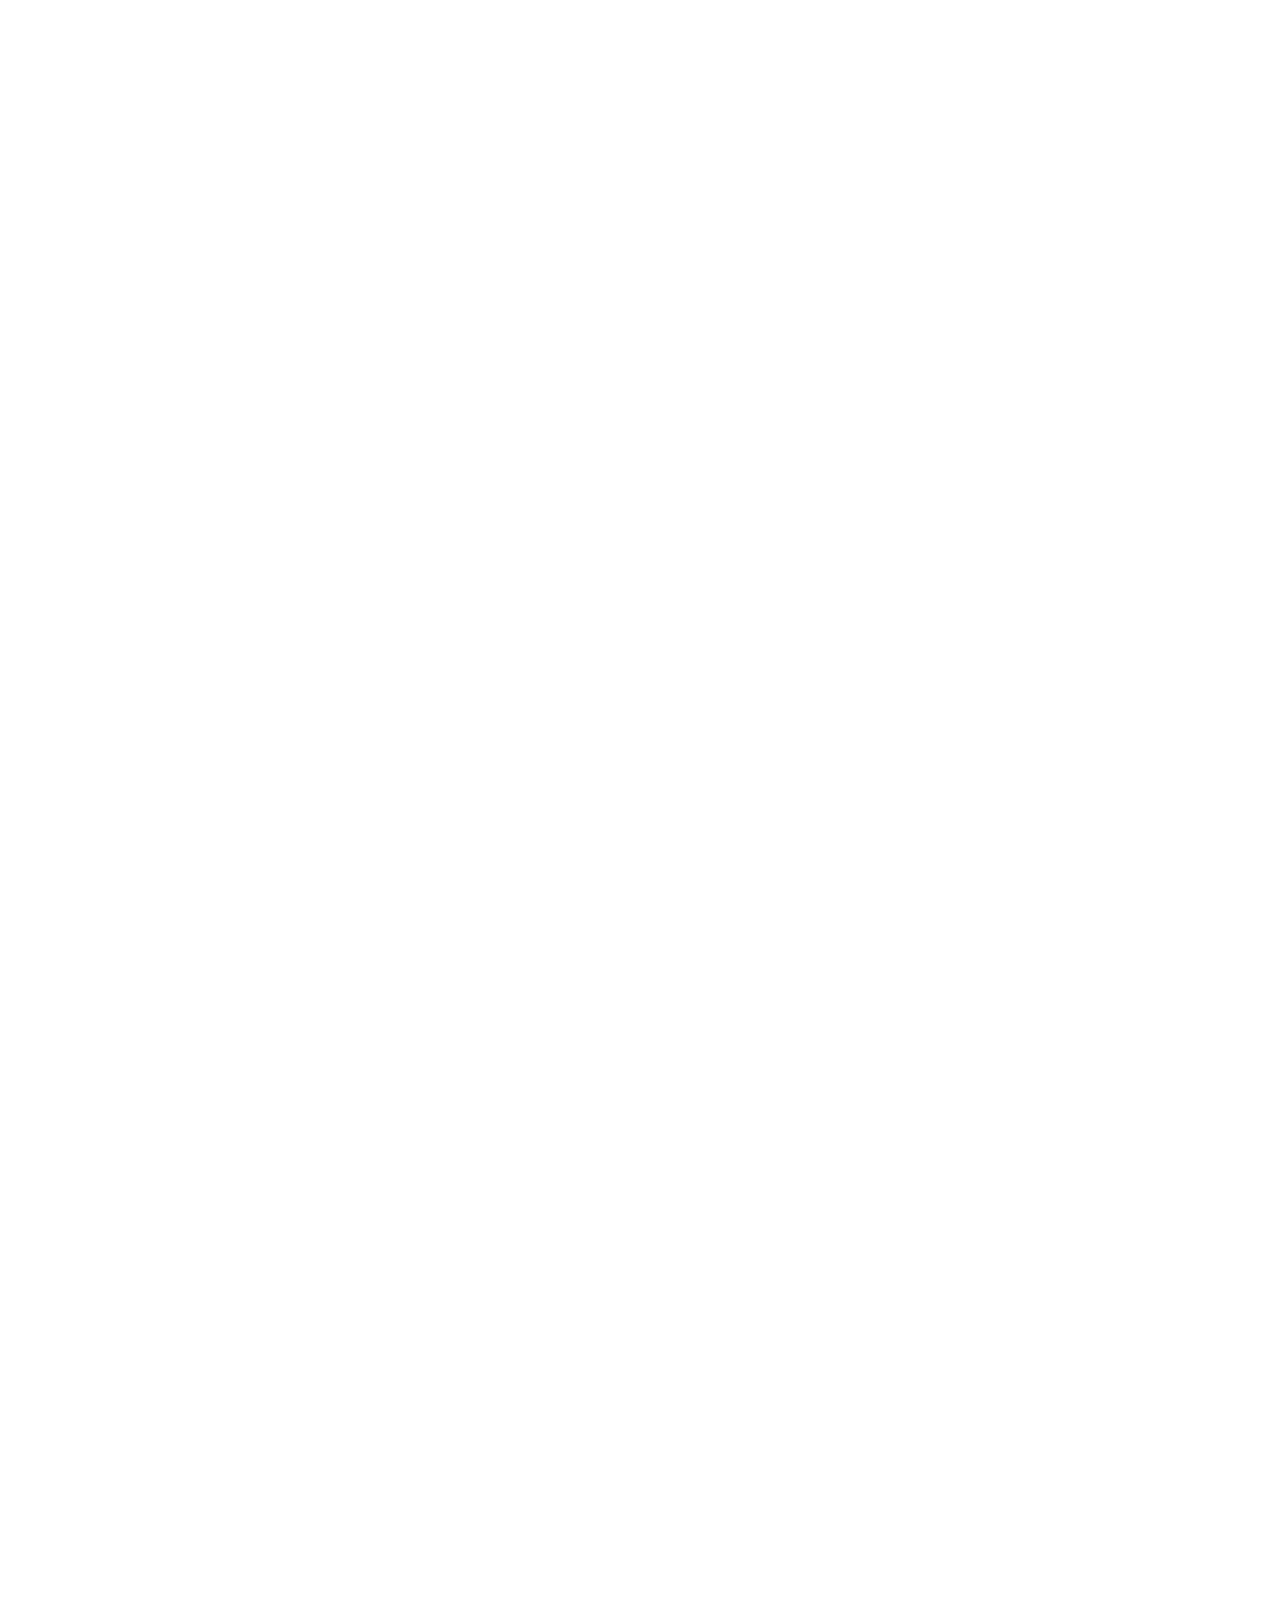
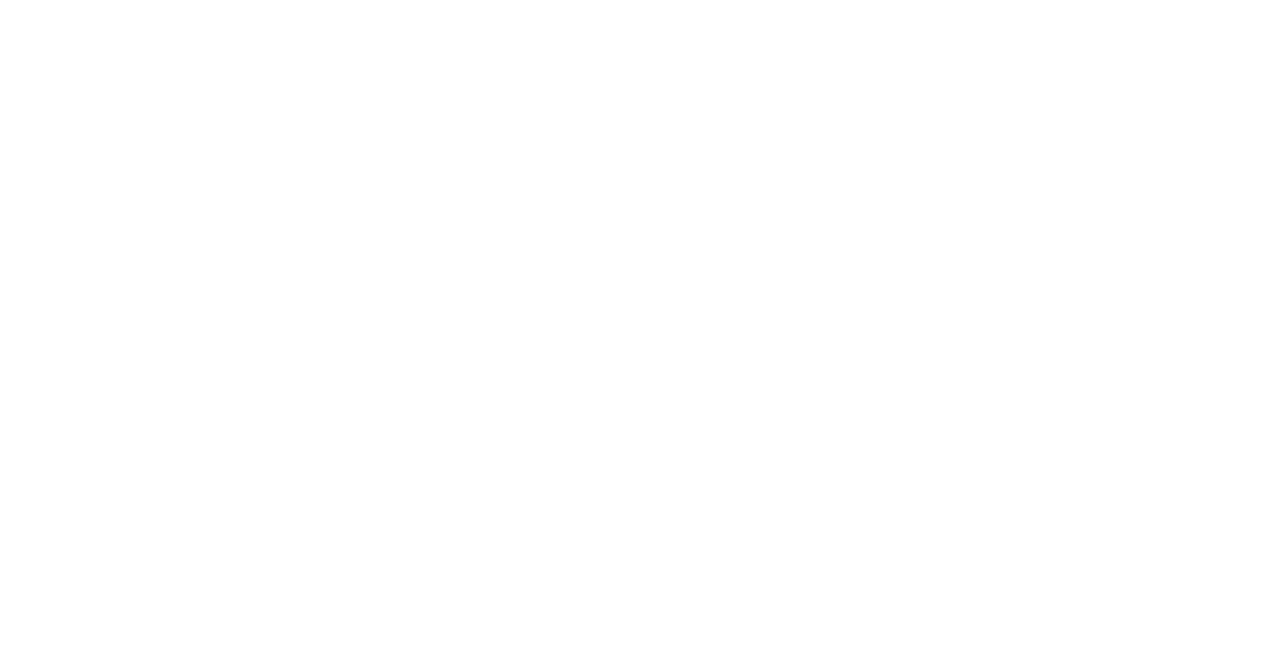
==== commit c40e8369: "官网发布" ====
--- a/view/index.html
+++ b/view/index.html
@@ -310,6 +310,52 @@
     </div>
 </div>
 
+<!--联系我们-->
+<div class="xy-figure" id="figph5" style="height: 720px;">
+    <div class="xy-inner clearfix w1000" >
+    <footer>
+
+        <form action="/" method="post" onsubmit="">
+            <div class="xy-center w1000 " style="margin-top: -300px;">
+            <section class="text-center" >
+                <h1 class="text-center" style="margin-top: 63px;">联系我们</h1>
+                <h1 class="text-center" style="margin-top: -9px;margin-bottom: 58px;">Contact us</h1>
+                <div class="form-group">
+                    <input type="text"  class="input input-lg input-default"  placeholder="合作联系"  name="contact" required/>
+                </div>
+
+                <div class="form-group">
+                    <input type="text"  class="input input-lg input-default" placeholder="邮箱"  name="email" required/>
+                </div>
+
+                <div class="form-group">
+                    <input type="text"  class="input input-lg input-default" placeholder="电话"  name="mobile"  required />
+                </div>
+
+                <div>
+
+                    <button class="btn btn-default btn-lg btn-contact"   type="submit">联系我们
+                        <i class="ib air-plan footer-icon"></i>
+                    </button>
+
+                </div>
+            </section>
+
+
+
+
+            </div>
+        </form>
+
+
+
+    </footer>
+
+
+
+
+</div>
+</div>
 
 
 
@@ -324,6 +370,7 @@
         <li tabid="2" class=""><i class="ib xy-dot-icon"></i></li>
         <li tabid="3" class=""><i class="ib xy-dot-icon"></i></li>
         <li tabid="4"><i class="ib xy-dot-icon"></i></li>
+        <li tabid="5"><i class="ib xy-dot-icon"></i></li>
     </ul>
 </div>
 
@@ -333,50 +380,20 @@
 
 
 
-<footer>
-
-    <form action="/" method="post" onsubmit="">
-        <section class="text-center">
-            <h1 class="text-center">联系我们&emsp;&emsp;Contact us</h1>
-            <div class="form-group">
-                <input type="text"  class="input input-lg input-default"  placeholder="合作联系"  name="contact" required/>
-            </div>
-
-            <div class="form-group">
-                <input type="text"  class="input input-lg input-default" placeholder="邮箱"  name="email" required/>
-            </div>
-
-            <div class="form-group">
-                <input type="text"  class="input input-lg input-default" placeholder="电话"  name="mobile"  required />
-            </div>
-
-            <div>
-
-                <button class="btn btn-default btn-lg" type="submit">联系我们
-                    <!--<i class="ib air-plan footer-icon"></i>-->
-                </button>
-
-            </div>
-        </section>
-
-
-        <section class="footer-bottom">
-            <div class="pull-left">
-                <span>微博咨询</span>
-                <span>技术支持微信</span>
-            </div>
-            <div class="pull-right">
-                <a class="ib footer-icon share"></a>
-                <a class="ib footer-icon txweibo"></a>
-                <a class="ib footer-icon weibo"></a>
-                <a class="ib footer-icon renren"></a>
-            </div>
-        </section>
-    </form>
-
-
-</footer>
-
+
+<section class="footer-bottom an-util-forwards">
+    <div class="pull-left">
+
+        <span style="position: absolute">微博咨询<i class="weibo-fk ib footer-ma"></i> </span>
+        <span style="position: absolute; left: 101px;">技术支持微信<i class="weixin-fk ib footer-ma"></i> </span>
+    </div>
+    <div class="pull-right">
+        <a class="ib footer-icon share" title="分享"></a>
+        <a class="ib footer-icon txweibo" title="腾讯微博"></a>
+        <a class="ib footer-icon weibo" title="新浪微博"></a>
+        <a class="ib footer-icon renren" title="人人网"></a>
+    </div>
+</section>
 
 
 </body>
--- a/static/css/template/template.css
+++ b/static/css/template/template.css
@@ -155,6 +155,12 @@
     background: #ffffff;
     color: #2185f3;
 }
+.btn-contact{
+    height: 60px;
+    line-height: 59px;
+    padding: 0;
+    font-size: 18px;
+}
 
 .air-plan{
 
@@ -168,7 +174,7 @@
 }
 
 .input-lg{
-    padding:13px 0 ;
+    padding: 11px 0 ;
     width: 430px;
     padding-left: 30px;
     margin-bottom: 20px;
@@ -194,14 +200,13 @@
 /** footer **/
 footer{
     background: #2185f3;
-    padding-top: 65px;
-    padding-bottom: 25px;
+
 }
 footer h1{
     font-size: 26px;
     color: white;
     font-weight: normal;
-    margin-bottom: 65px;
+    /*margin-bottom: 65px;*/
 }
 
 .footer-icon{
@@ -234,16 +239,31 @@
 }
 
 .footer-bottom{
+
+
     border-top: 1px solid white;
-    margin-top: 46px;
+    margin-top: 80px;
     padding-top: 15px;
-    padding-bottom: 25px;
-    padding-left: 5px;
-    padding-right: 5px;
-}
+    padding-bottom: 13px;
+    position: absolute;
+
+    bottom: 0px;
+
+    left: 20px;
+    right: 20px;
+
+    opacity: 0;
+    /*height: 90px;*/
+}
+
+
 
 .footer-bottom span{
     color: white;
     margin-right: 15px;
 }
 
+.form-group{
+    margin-bottom: 20px;
+}
+
--- a/static/css/service/index.css
+++ b/static/css/service/index.css
@@ -14,6 +14,9 @@
 
 }
 
+#figph5{
+    background: #2185f3;
+}
 
 
 .xy-content{
@@ -422,7 +425,7 @@
 
 .xy-discover-transform{
     position: relative;
-    top: 50px;
+    top: 16px;
     right: 74px;
 }
 .xy-iphone5c{
@@ -586,6 +589,32 @@
     display: none;
 }
 
+.footer-icon{
+    cursor: pointer;
+}
+
+.footer-ma{
+    background-image: url("../../images/footer-ma.png");
+    width: 80px;
+    height: 90px;
+}
+
+.weibo-fk{
+    background-position:  -80px 0;
+    position: absolute;
+    left: -6px;
+    top: -113px;
+}
+.weixin-fk{
+    background-position: 0px 0px;
+    position: absolute;
+    top: -113px;
+    right: 11px;
+}
+
+.weibo-fk:hover{
+
+}
 
 
 
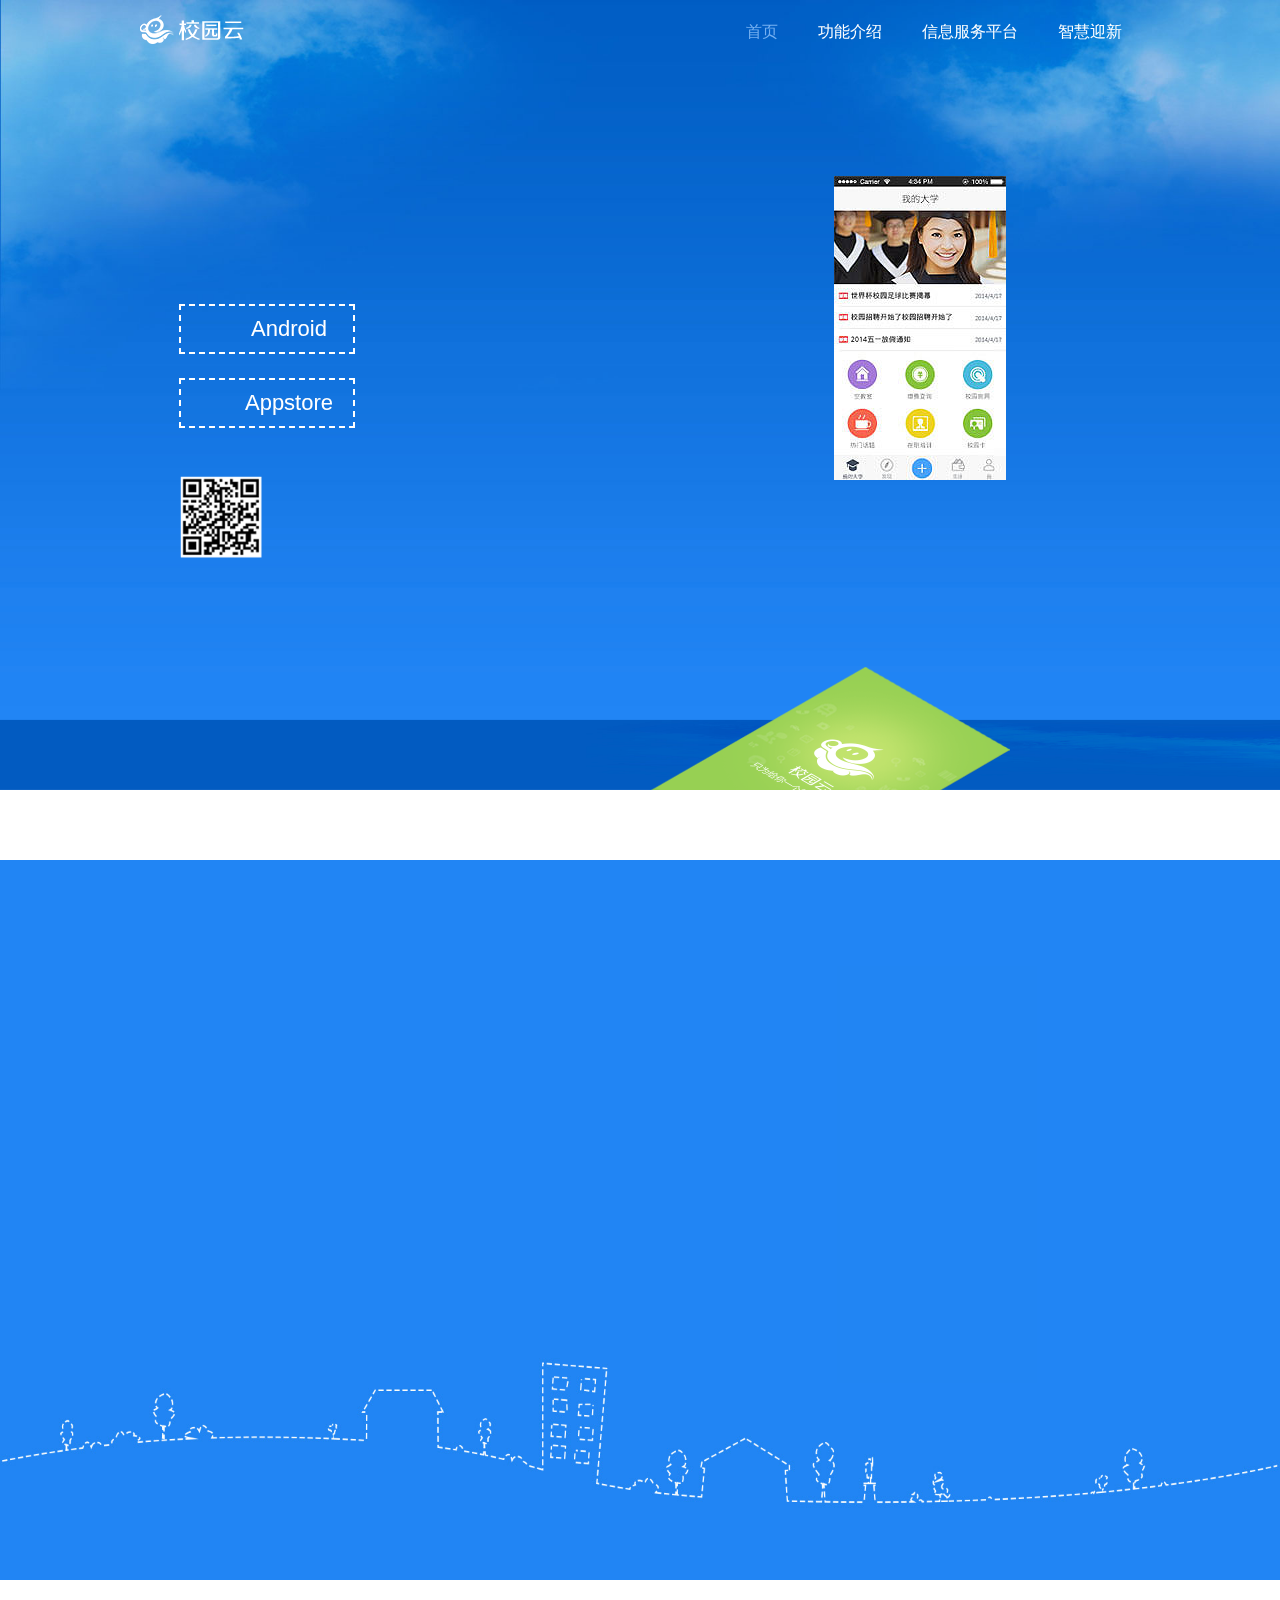
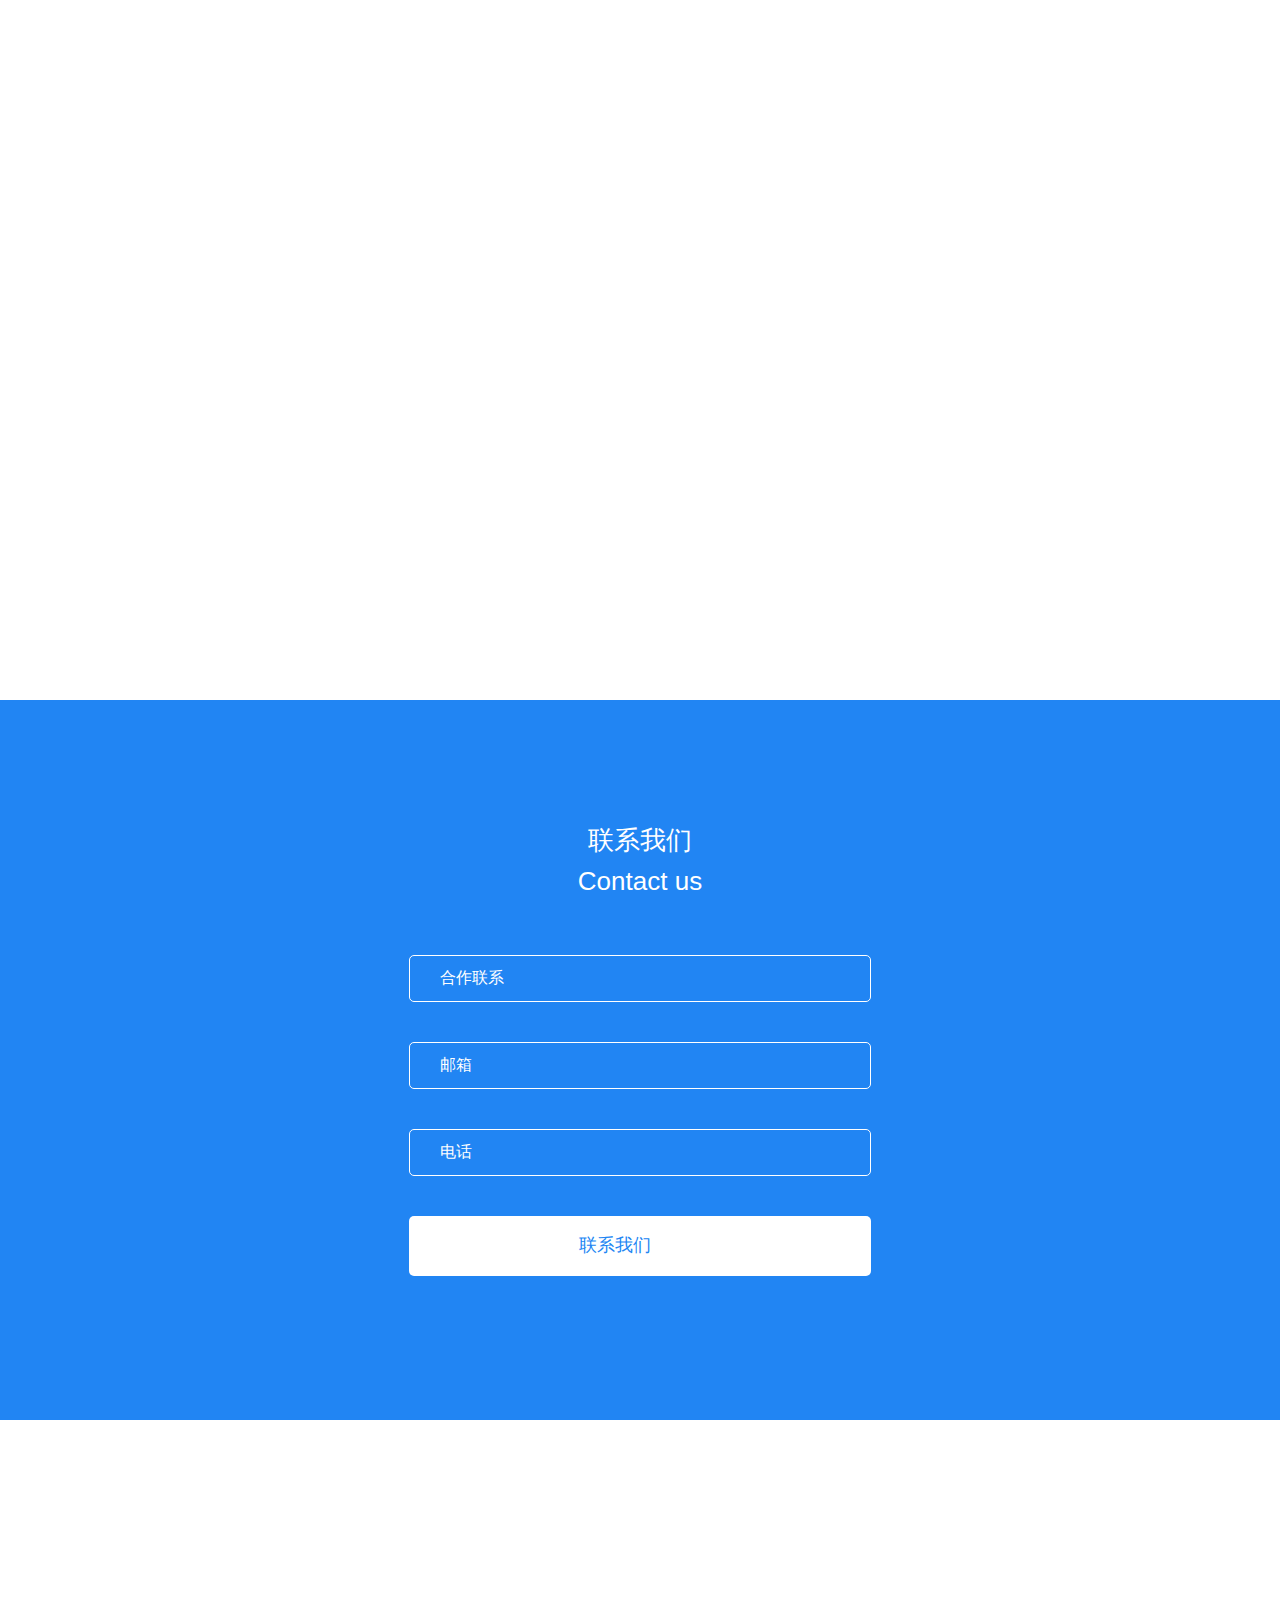
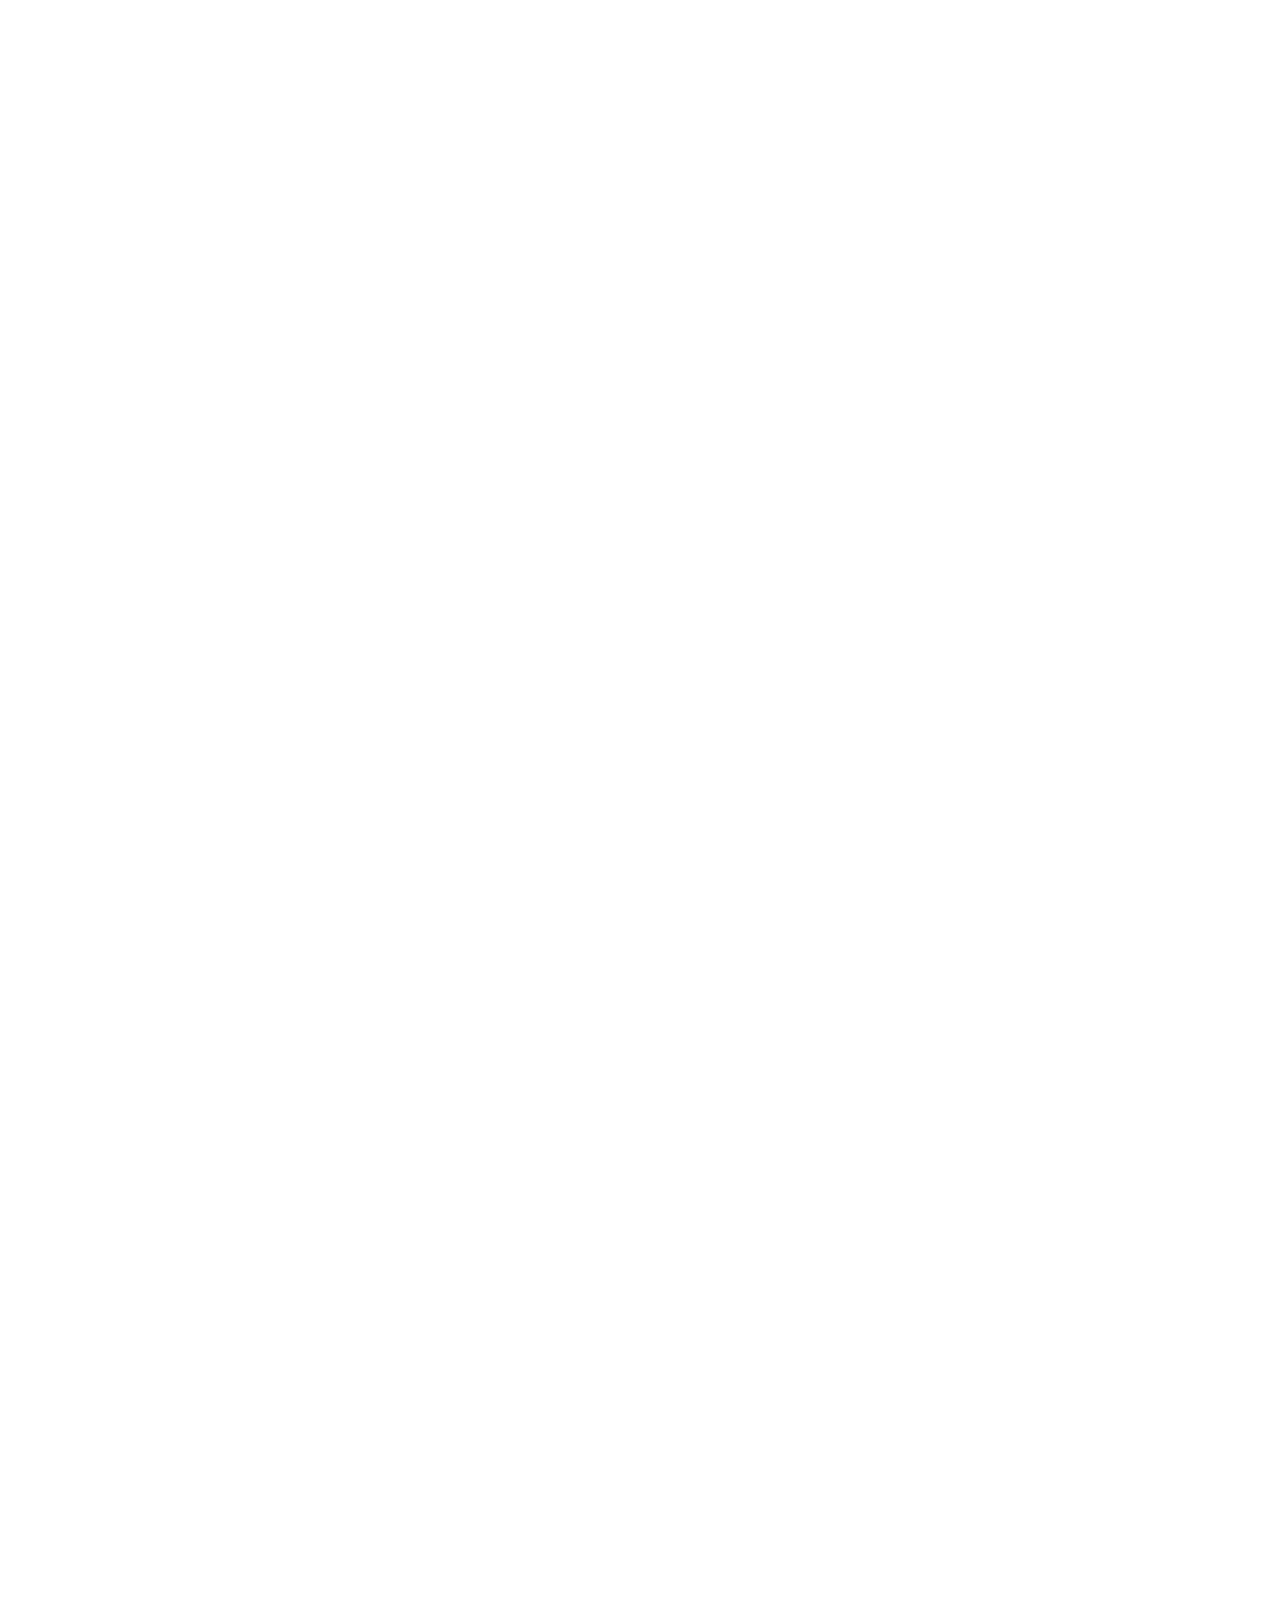
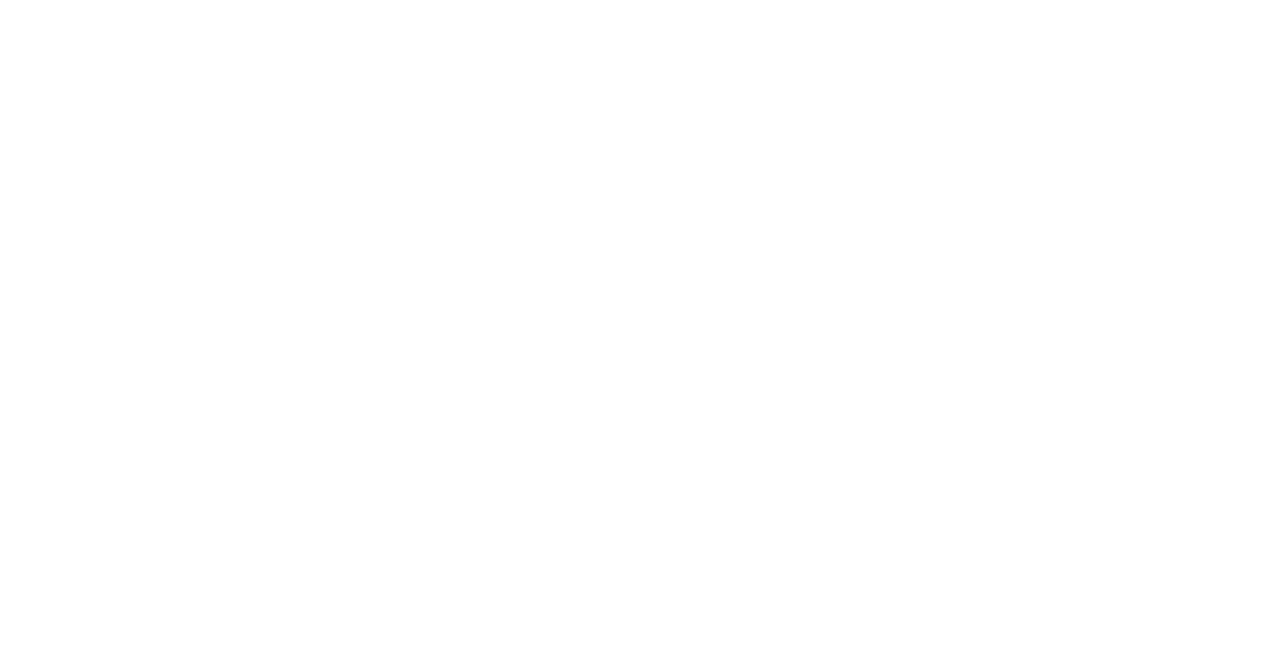
==== commit 268d5d4a: "官网bug 0.2" ====
--- a/view/index.html
+++ b/view/index.html
@@ -83,11 +83,11 @@
         </button>
 
         <ul class="xy-nav-main pull-right">
-            <li class="active"><a href="javascript:void(0)">首页</a></li>
+            <li class="active"><a href="./index.html">首页</a></li>
             <li class=""><a href="javascript:alert('敬请期待!');">功能介绍</a></li>
-            <li class=""><a href="javascript:void(0)">信息服务平台</a></li>
-            <li class=""><a href="javascript:void(0)">智慧迎新</a></li>
-            <li class=""><a href="javascript:void(0)">联系我们</a></li>
+            <li class=""><a href="http://info.xy189.cn">信息服务平台</a></li>
+            <li class=""><a href="http://218.30.22.67:8888">智慧迎新</a></li>
+            <!--<li class=""><a href="javascript:void(0)">联系我们</a></li>-->
         </ul>
 
     </nav>
@@ -334,7 +334,7 @@
 
                 <div>
 
-                    <button class="btn btn-default btn-lg btn-contact"   type="submit">联系我们
+                    <button class="btn btn-default btn-lg btn-contact"   type="button" onclick="alert('提交成功!');">联系我们
                         <i class="ib air-plan footer-icon"></i>
                     </button>
 
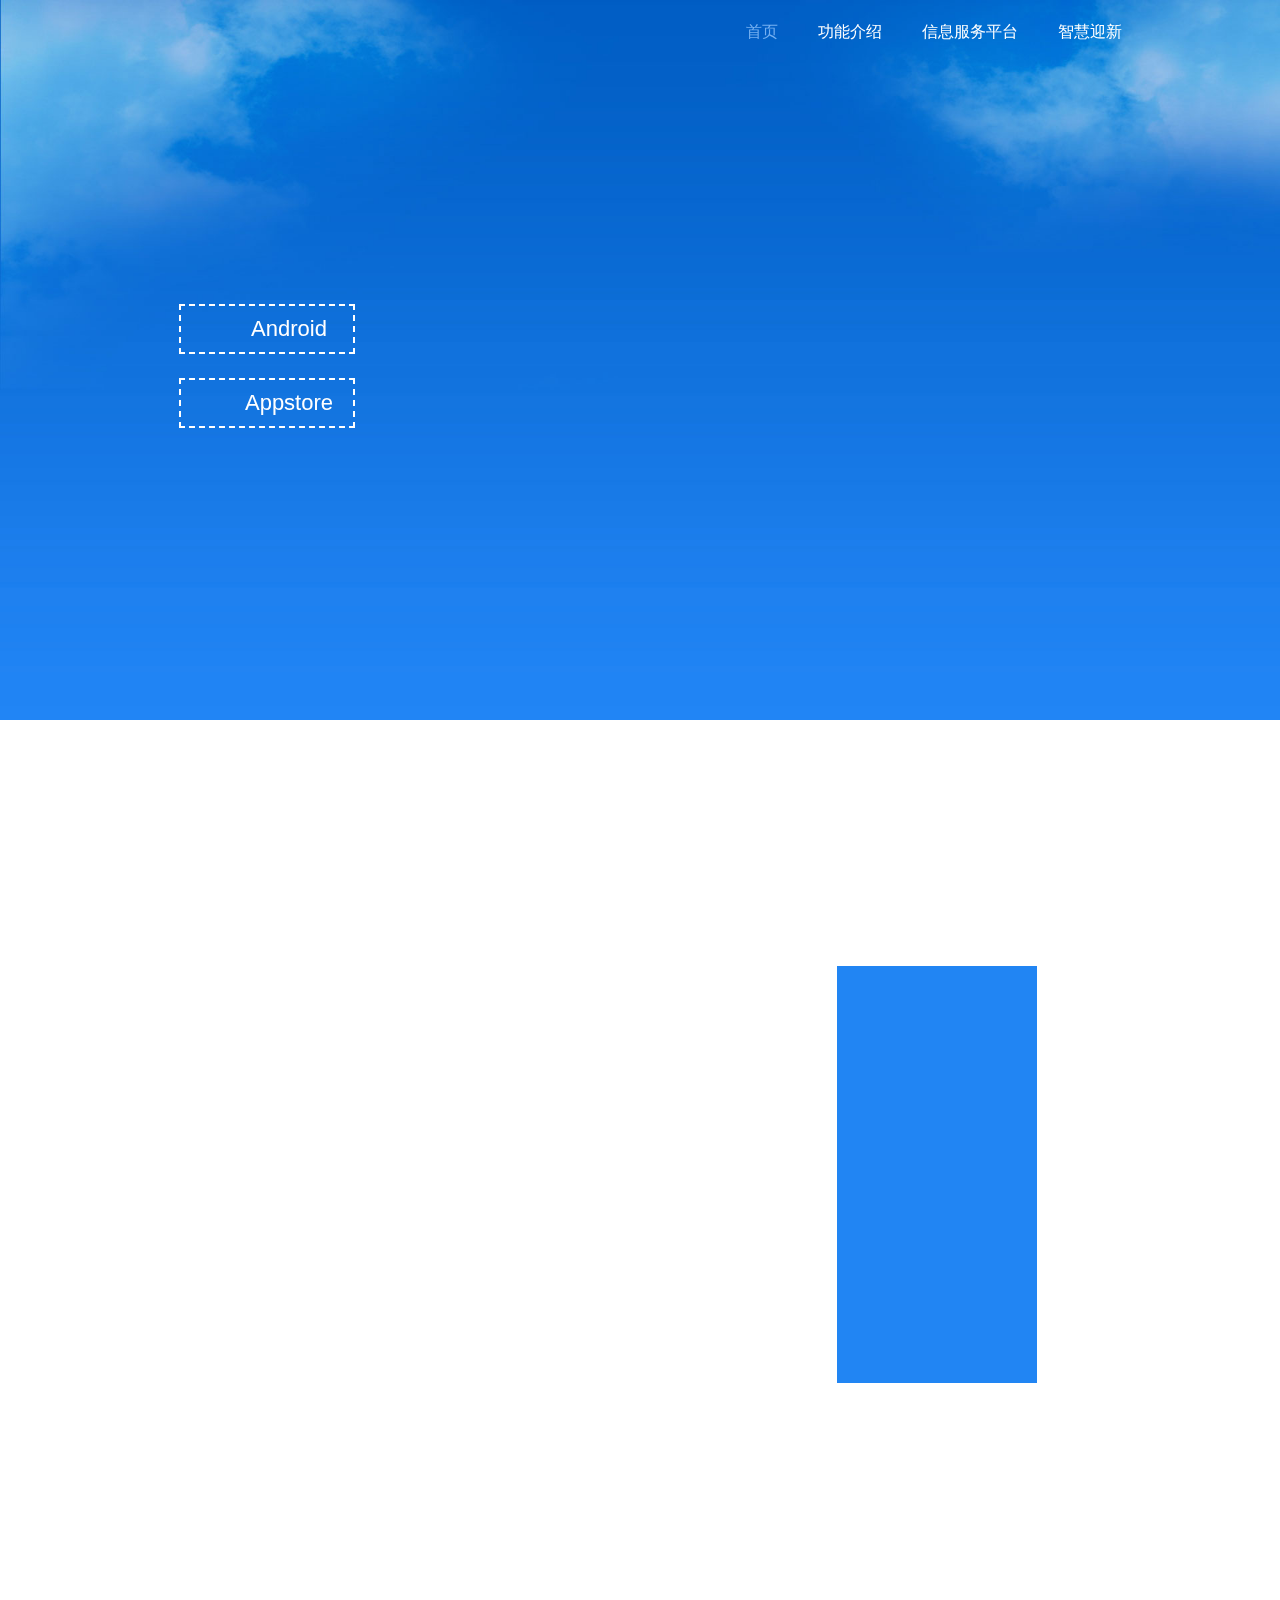
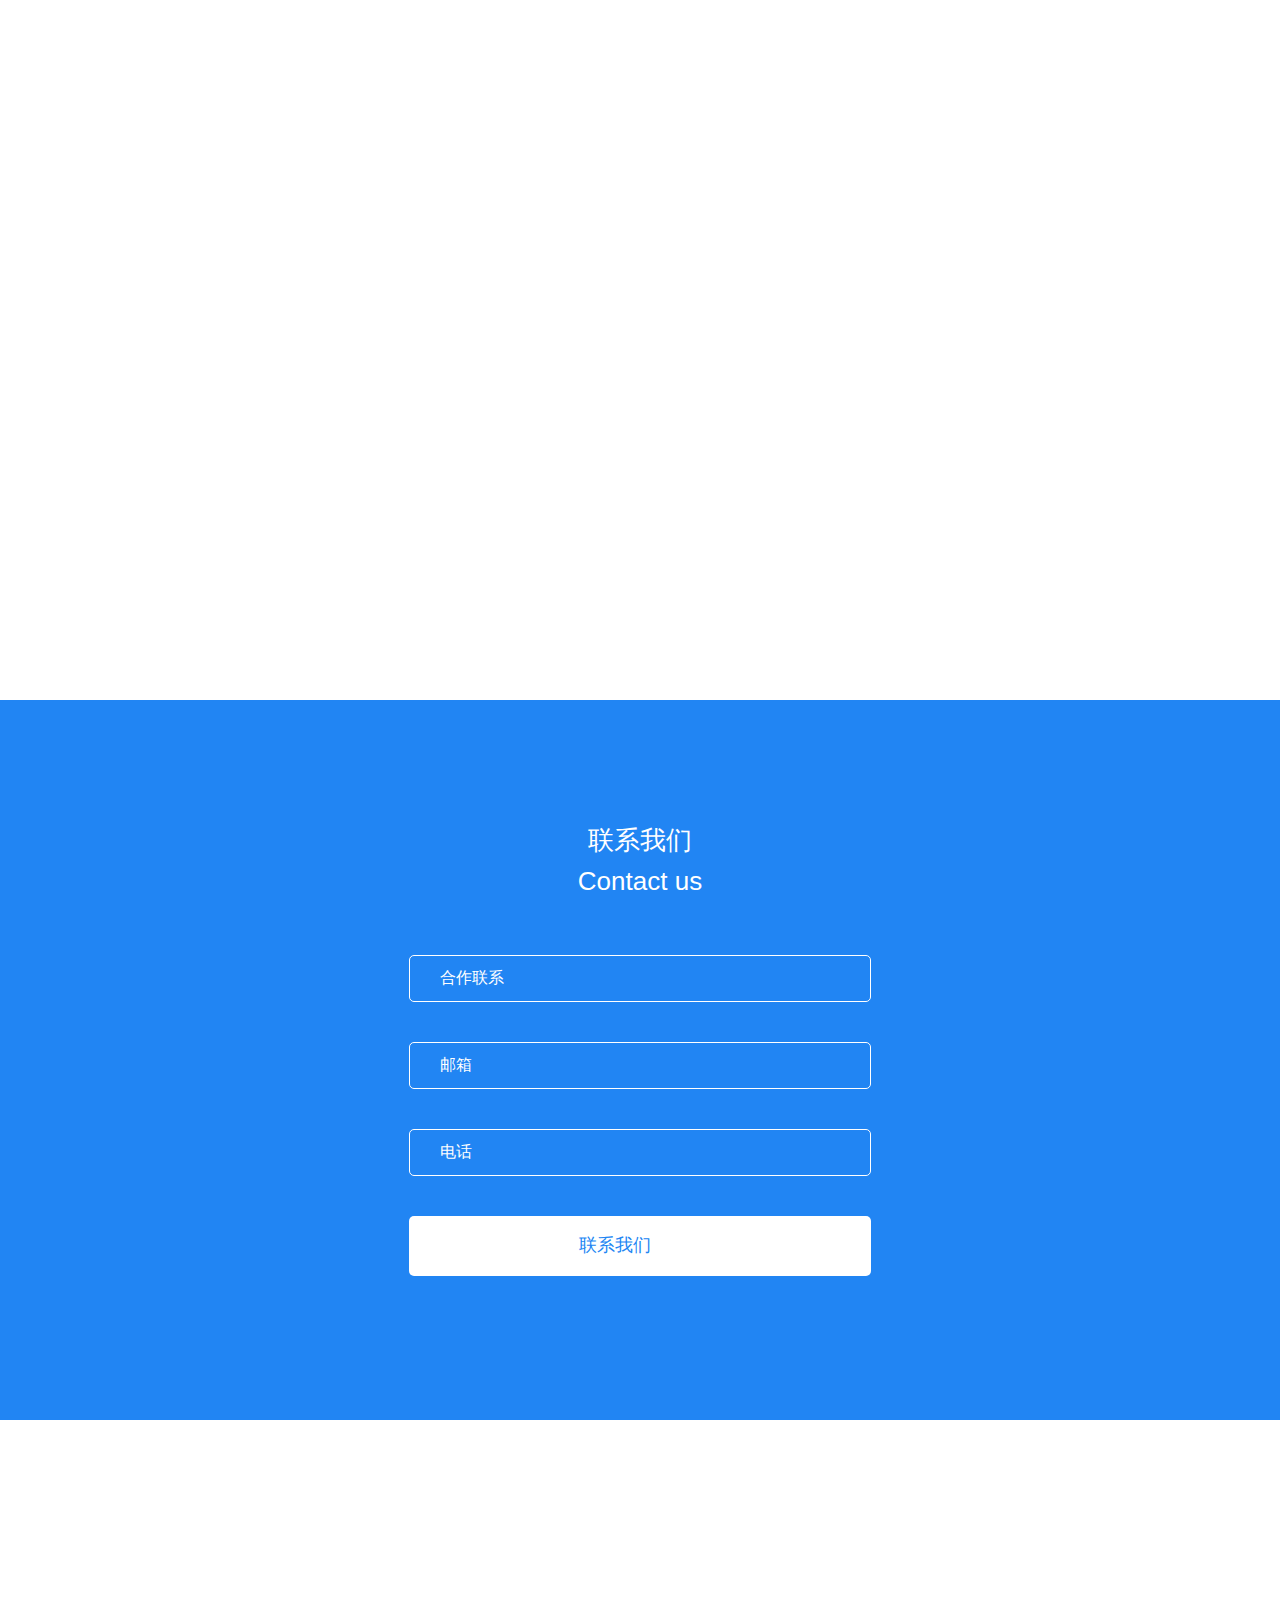
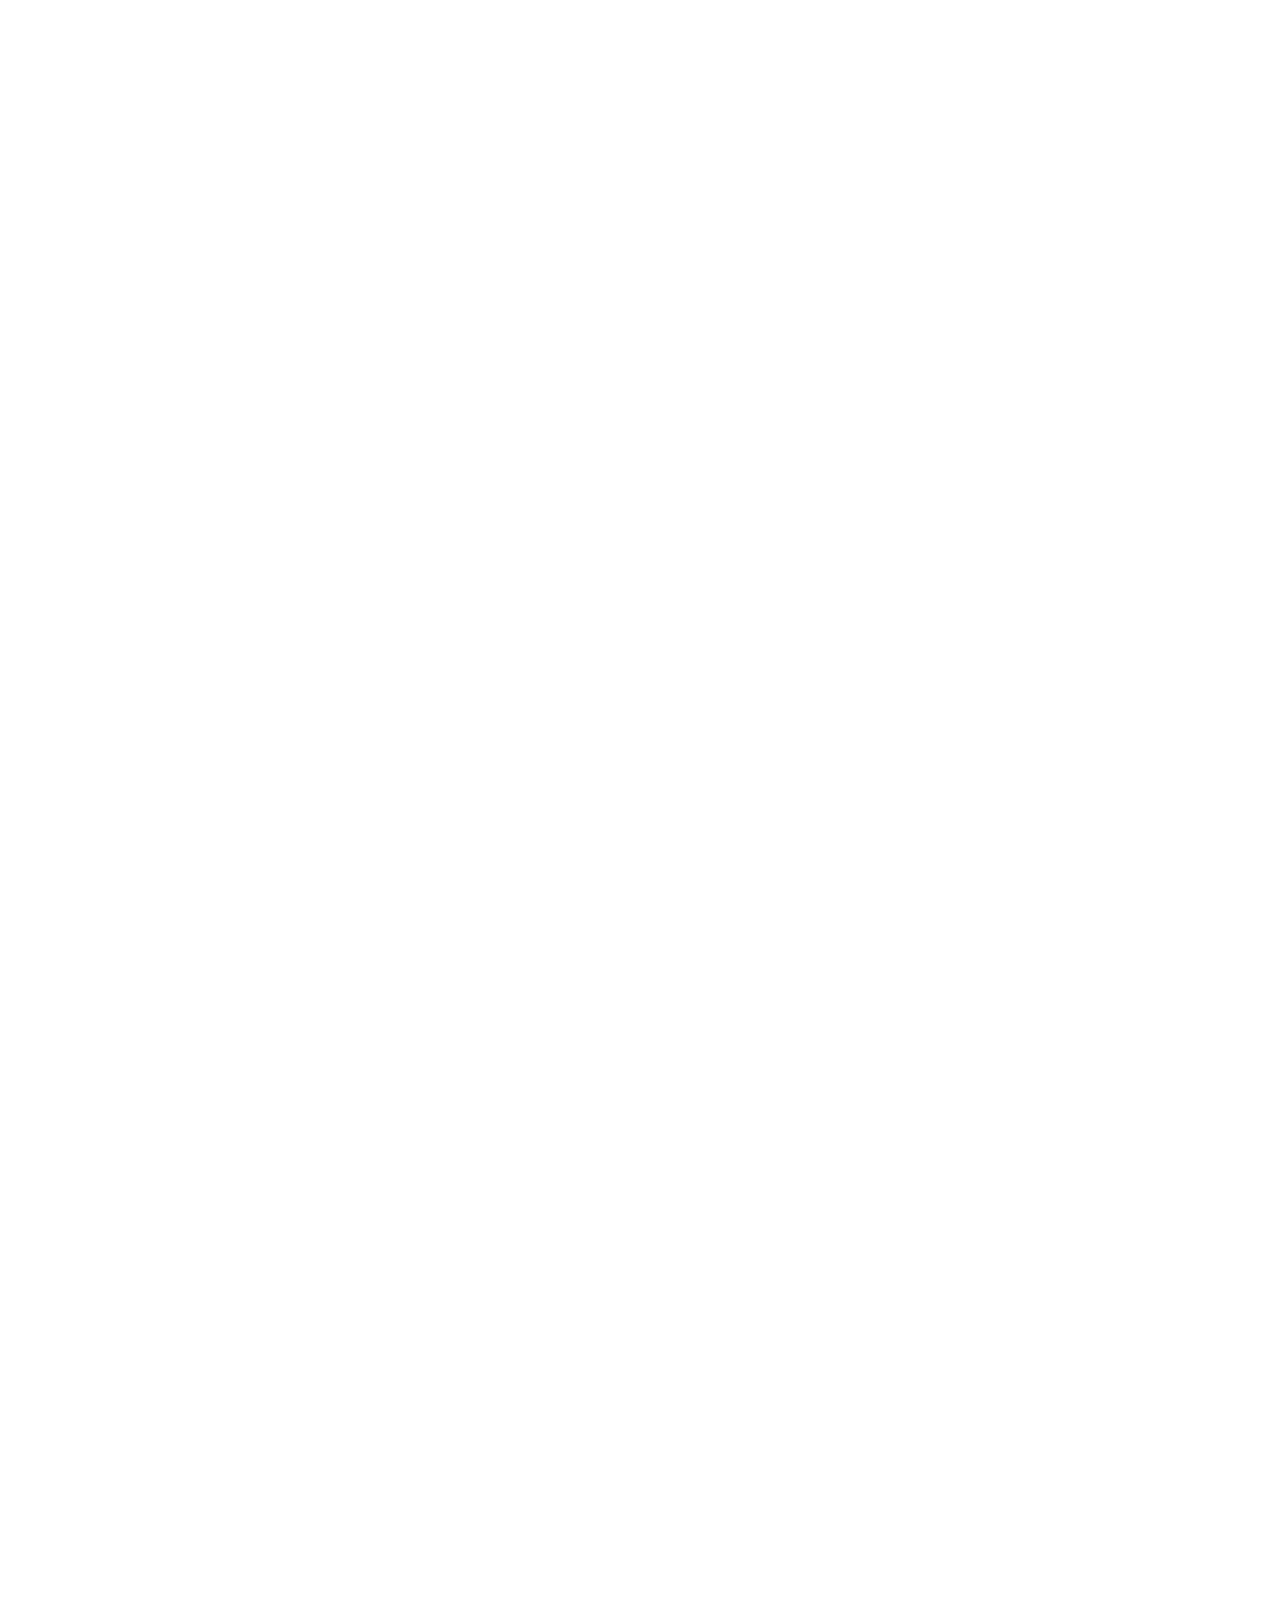
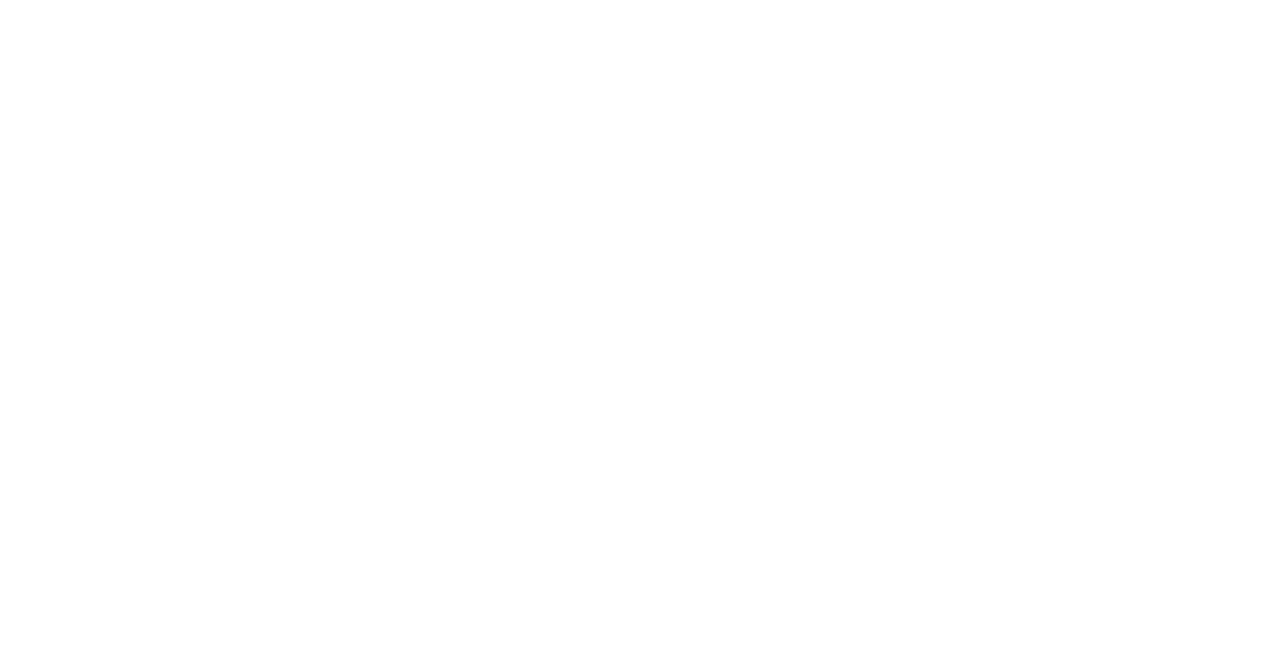
==== commit bded38c6: "官网bug 0.2" ====
--- a/view/index.html
+++ b/view/index.html
@@ -249,8 +249,8 @@
                         <span class="xy-left-zhe ib"></span>
                         <span class="xy-right-zhe ib"></span>
 
-                        <span class="ib   an-right-slide an-util-forwards backface xy-bg-03-01"></span>
-                        <span class=" an-left-slide an-util-forwards backface ib xy-bg-03-02 xy-scale"></span>
+                        <span class="ib   an-right-slide an-util-forwards   backface xy-bg-03-01"></span>
+                        <span class=" an-left-slide an-util-forwards  ib backface xy-bg-03-02 xy-scale"></span>
                         <span class="ib  an-end-slide an-util-forwards backface xy-bg-03-03 xy-scale"></span>
 
                     </section>
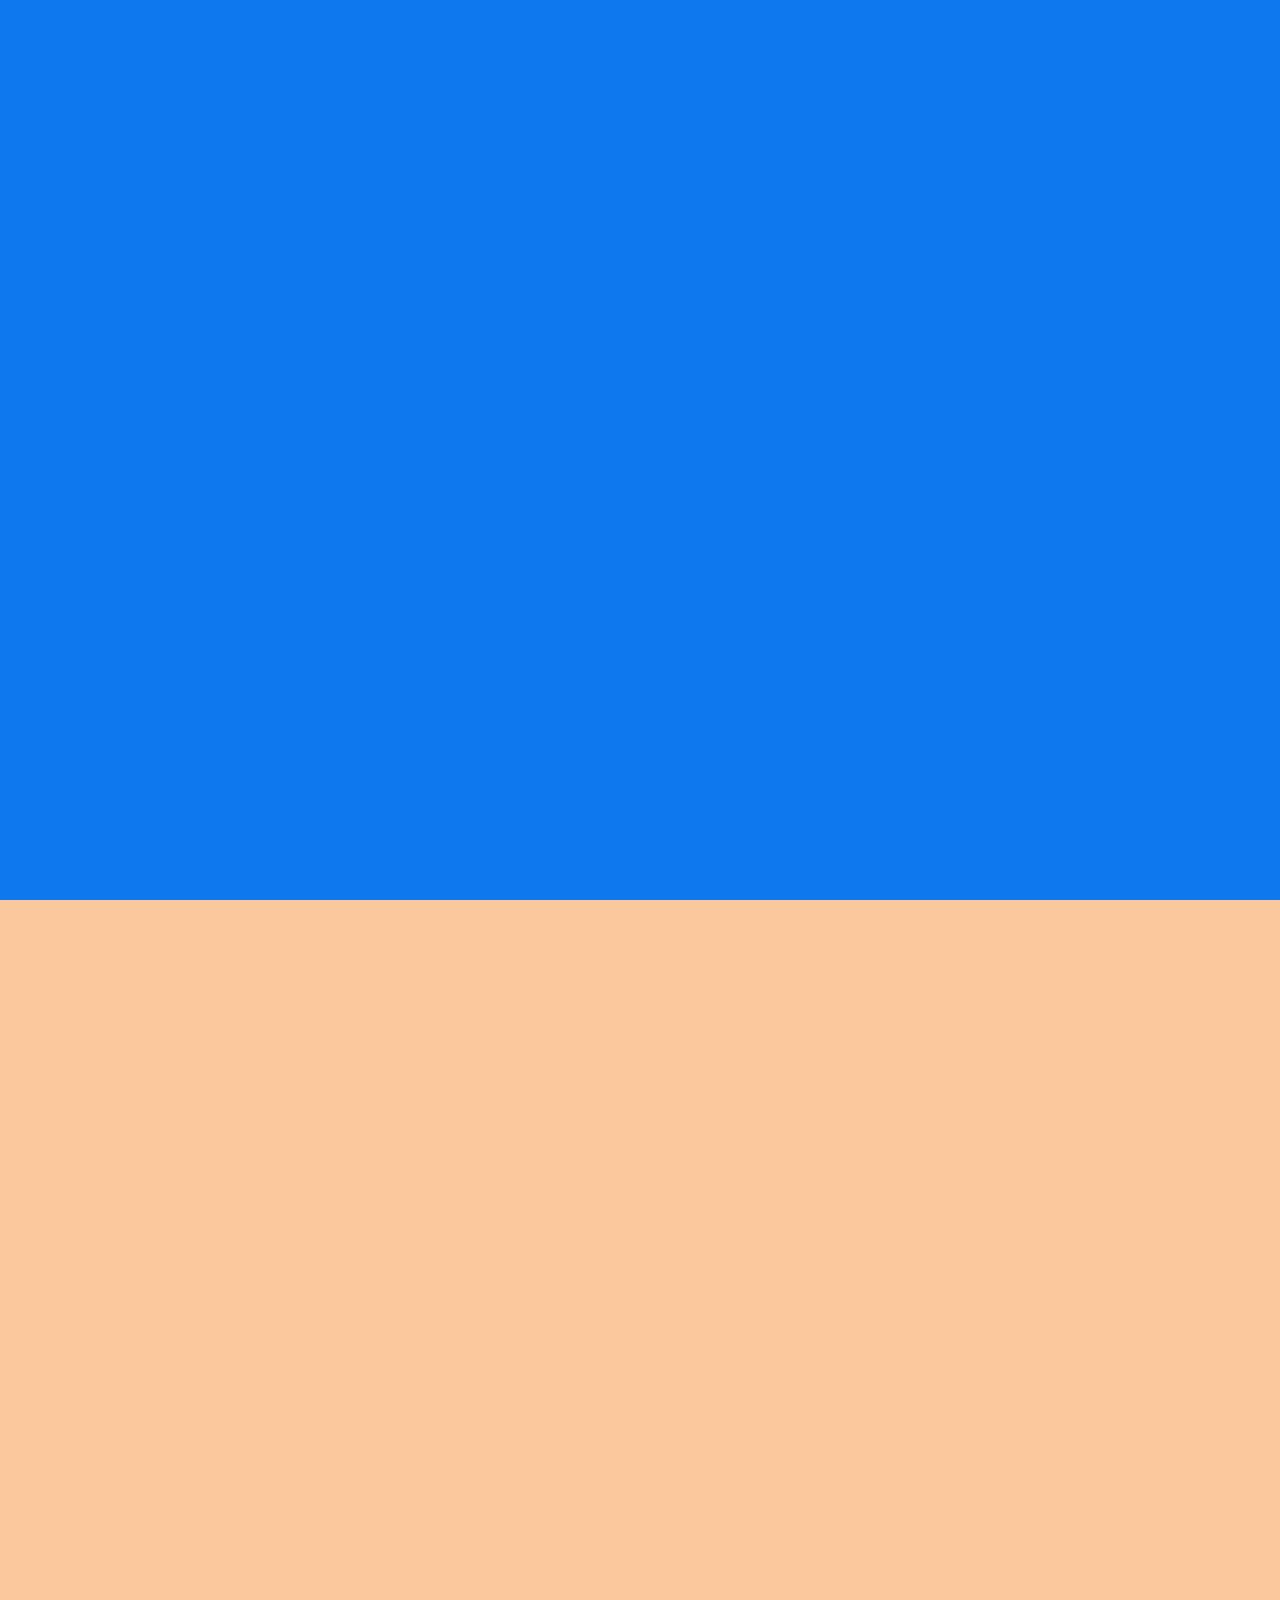
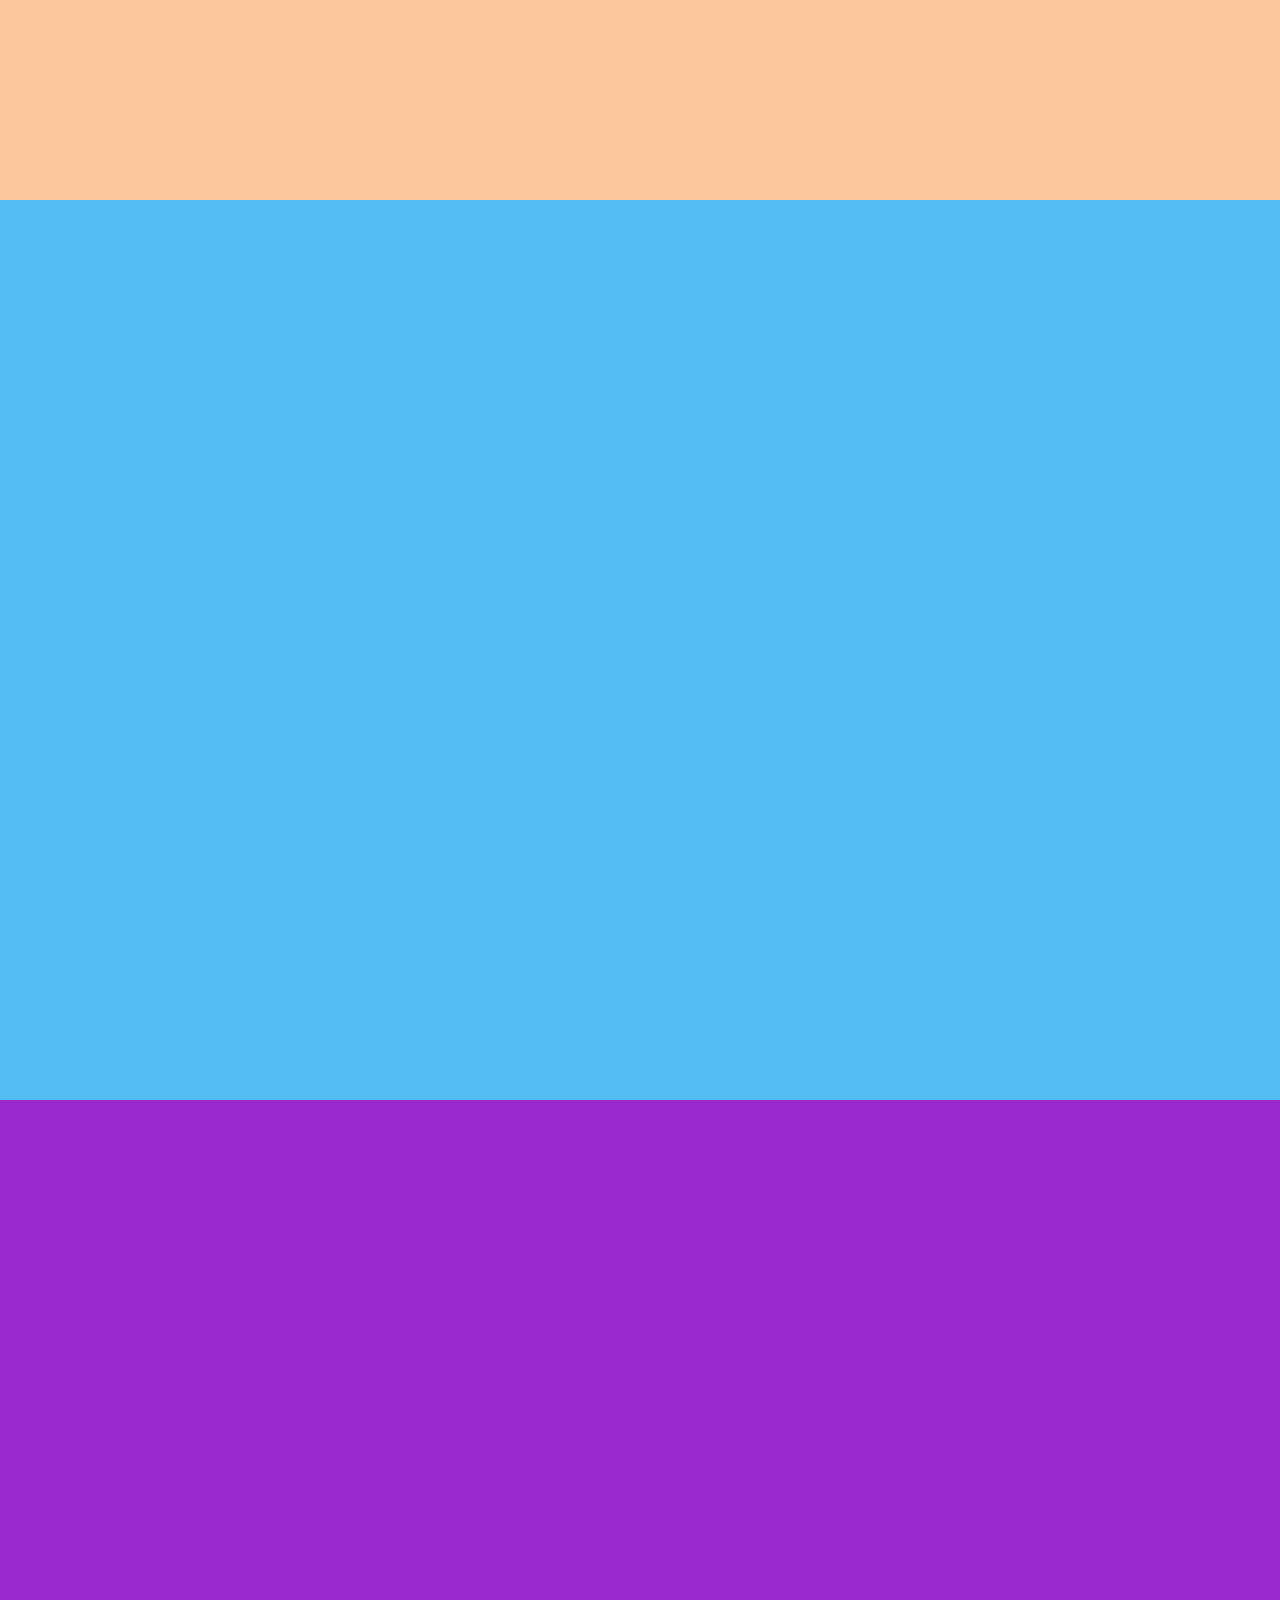
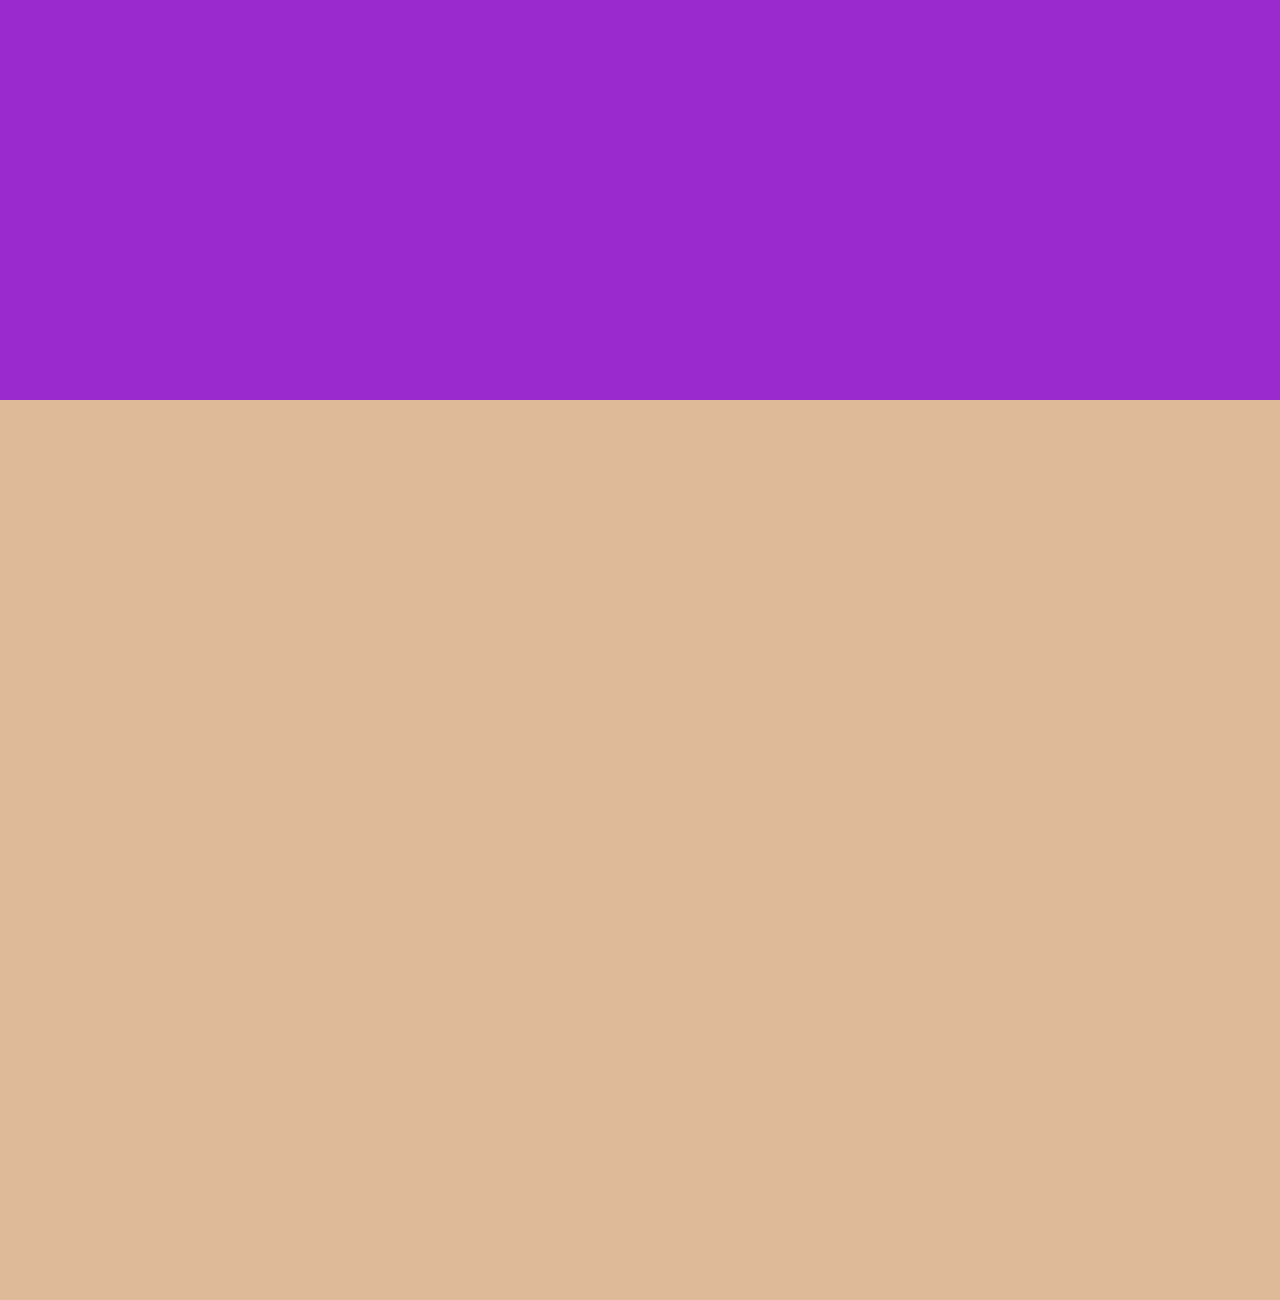
==== commit f8142e39: "官网23版本" ====
--- a/view/index.html
+++ b/view/index.html
@@ -26,7 +26,7 @@
         function IsPC()
         {
             var userAgentInfo = navigator.userAgent;
-            var Agents = new Array("Android", "iPhone", "SymbianOS", "Windows Phone", "iPad", "iPod");
+            var Agents = new Array("Android", "iPhone", "SymbianOS", "Windows Phone", "iPad", "iPod","Linux");
             var flag = true;
             for (var v = 0; v < Agents.length; v++) {
                 if (userAgentInfo.indexOf(Agents[v]) > 0) { flag = false; break; }
